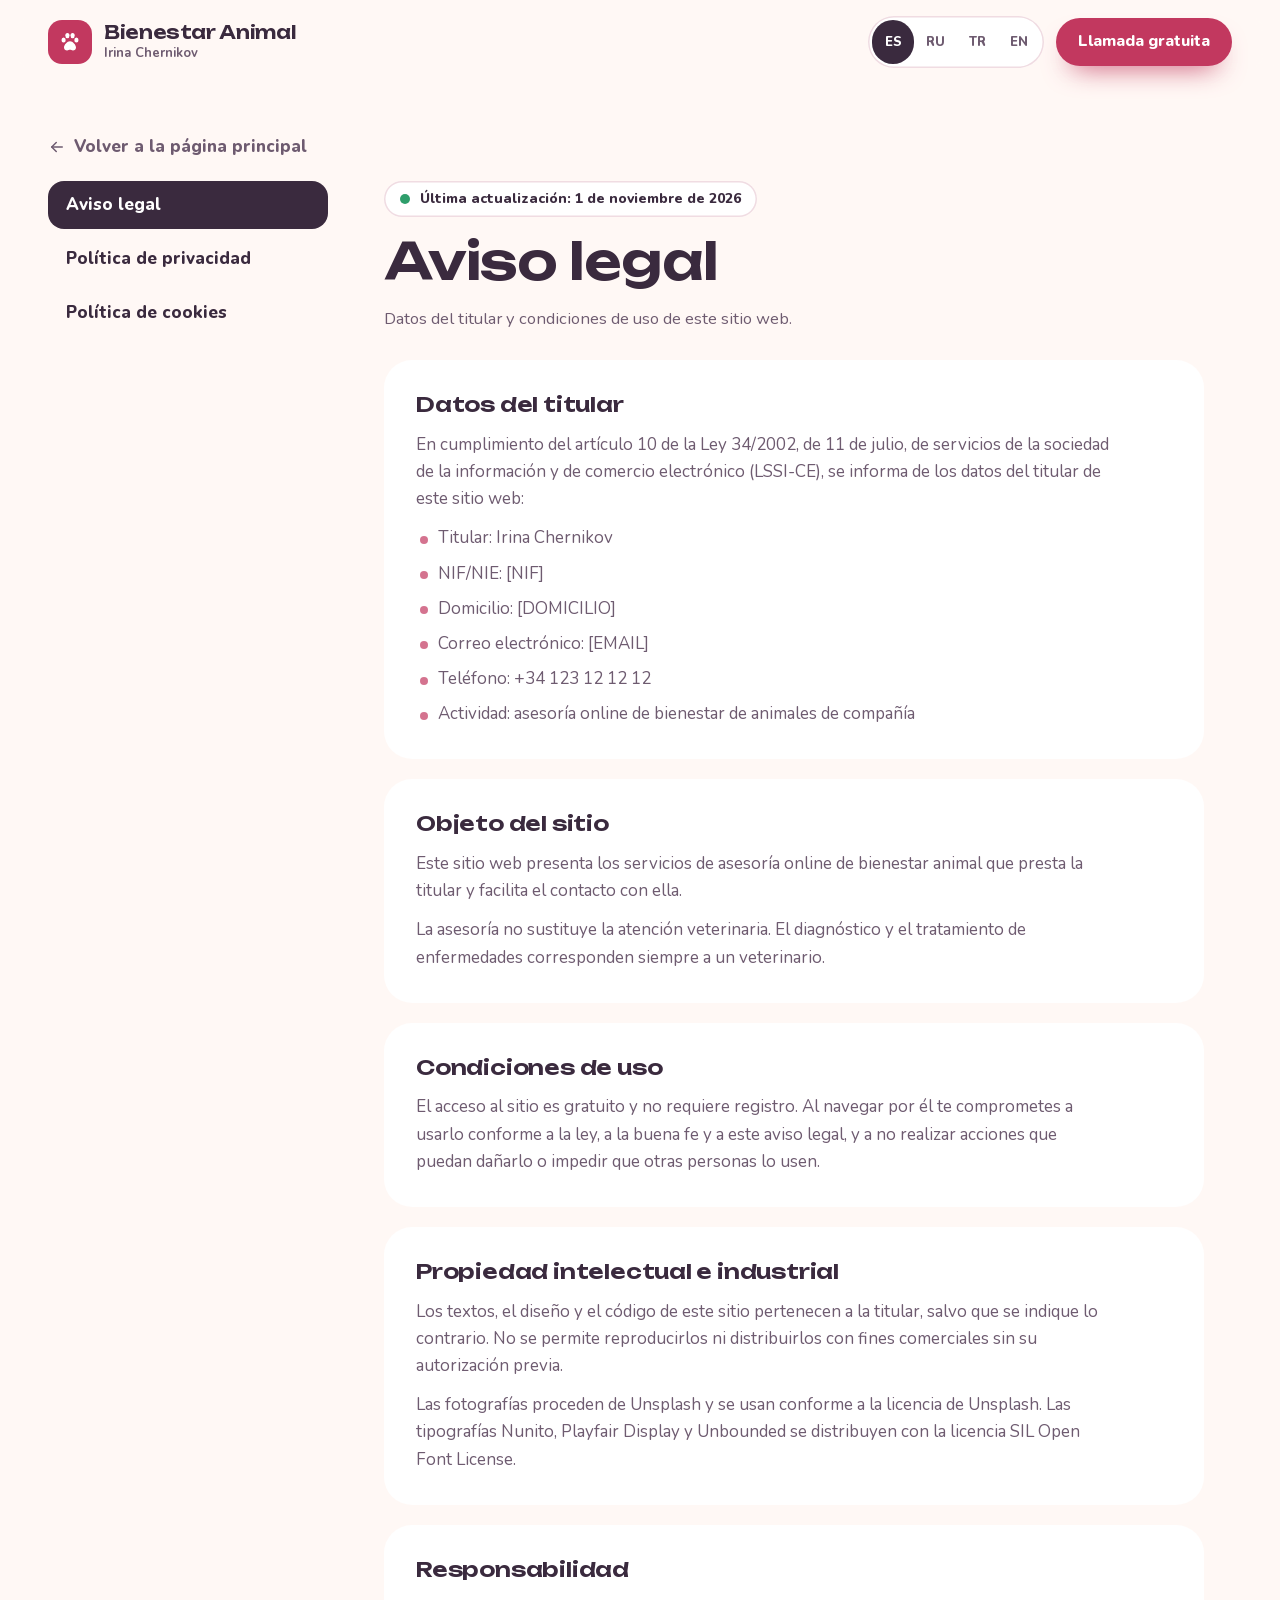
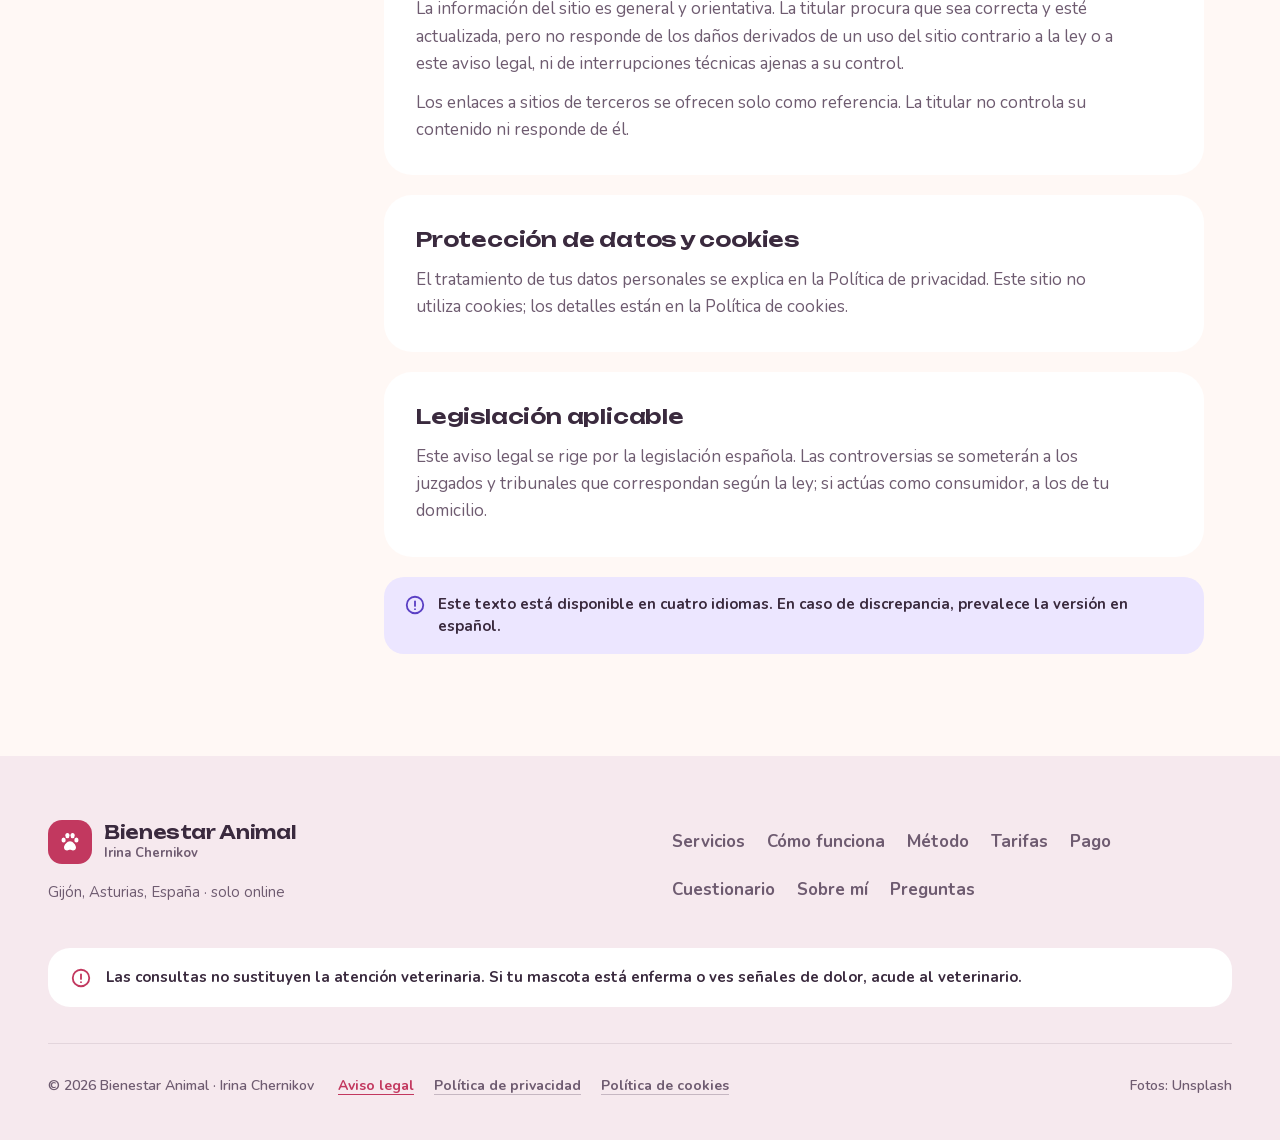
==== site/aviso-legal.html @ 6fe88101 "Add aviso legal, privacy and cookie policy pages (ES, RU, TR, EN) - Three legal pages built from src" ====
<!doctype html>
<html lang="es">
<head>
<meta charset="utf-8">
<meta name="viewport" content="width=device-width, initial-scale=1, viewport-fit=cover">
<title data-i18n="doc.metaTitle">Aviso legal · Bienestar Animal</title>
<meta name="description" content="Datos del titular y condiciones de uso de este sitio web." data-i18n-attr="content:doc.desc">
<meta name="theme-color" content="#FFF8F5">
<link rel="canonical" href="https://peludos-en-calma.github.io/aviso-legal.html">
<link rel="alternate" hreflang="es" href="https://peludos-en-calma.github.io/aviso-legal.html">
<link rel="alternate" hreflang="ru" href="https://peludos-en-calma.github.io/aviso-legal.html?lang=ru">
<link rel="alternate" hreflang="tr" href="https://peludos-en-calma.github.io/aviso-legal.html?lang=tr">
<link rel="alternate" hreflang="en" href="https://peludos-en-calma.github.io/aviso-legal.html?lang=en">
<link rel="alternate" hreflang="x-default" href="https://peludos-en-calma.github.io/aviso-legal.html">
<link rel="icon" href="img/favicon.svg" type="image/svg+xml">

<style>
@font-face {
  font-family: 'Nunito';
  font-style: normal;
  font-weight: 400;
  font-display: swap;
  src: url(fonts/Nunito-normal-cyrillic-ext.woff2) format('woff2');
  unicode-range: U+0460-052F, U+1C80-1C8A, U+20B4, U+2DE0-2DFF, U+A640-A69F, U+FE2E-FE2F;
}
@font-face {
  font-family: 'Nunito';
  font-style: normal;
  font-weight: 400;
  font-display: swap;
  src: url(fonts/Nunito-normal-cyrillic.woff2) format('woff2');
  unicode-range: U+0301, U+0400-045F, U+0490-0491, U+04B0-04B1, U+2116;
}
@font-face {
  font-family: 'Nunito';
  font-style: normal;
  font-weight: 400;
  font-display: swap;
  src: url(fonts/Nunito-normal-latin-ext.woff2) format('woff2');
  unicode-range: U+0100-02BA, U+02BD-02C5, U+02C7-02CC, U+02CE-02D7, U+02DD-02FF, U+0304, U+0308, U+0329, U+1D00-1DBF, U+1E00-1E9F, U+1EF2-1EFF, U+2020, U+20A0-20AB, U+20AD-20C4, U+2113, U+2C60-2C7F, U+A720-A7FF;
}
@font-face {
  font-family: 'Nunito';
  font-style: normal;
  font-weight: 400;
  font-display: swap;
  src: url(fonts/Nunito-normal-latin.woff2) format('woff2');
  unicode-range: U+0000-00FF, U+0131, U+0152-0153, U+02BB-02BC, U+02C6, U+02DA, U+02DC, U+0304, U+0308, U+0329, U+2000-206F, U+20AC, U+2122, U+2191, U+2193, U+2212, U+2215, U+FEFF, U+FFFD;
}
@font-face {
  font-family: 'Nunito';
  font-style: normal;
  font-weight: 600;
  font-display: swap;
  src: url(fonts/Nunito-normal-cyrillic-ext.woff2) format('woff2');
  unicode-range: U+0460-052F, U+1C80-1C8A, U+20B4, U+2DE0-2DFF, U+A640-A69F, U+FE2E-FE2F;
}
@font-face {
  font-family: 'Nunito';
  font-style: normal;
  font-weight: 600;
  font-display: swap;
  src: url(fonts/Nunito-normal-cyrillic.woff2) format('woff2');
  unicode-range: U+0301, U+0400-045F, U+0490-0491, U+04B0-04B1, U+2116;
}
@font-face {
  font-family: 'Nunito';
  font-style: normal;
  font-weight: 600;
  font-display: swap;
  src: url(fonts/Nunito-normal-latin-ext.woff2) format('woff2');
  unicode-range: U+0100-02BA, U+02BD-02C5, U+02C7-02CC, U+02CE-02D7, U+02DD-02FF, U+0304, U+0308, U+0329, U+1D00-1DBF, U+1E00-1E9F, U+1EF2-1EFF, U+2020, U+20A0-20AB, U+20AD-20C4, U+2113, U+2C60-2C7F, U+A720-A7FF;
}
@font-face {
  font-family: 'Nunito';
  font-style: normal;
  font-weight: 600;
  font-display: swap;
  src: url(fonts/Nunito-normal-latin.woff2) format('woff2');
  unicode-range: U+0000-00FF, U+0131, U+0152-0153, U+02BB-02BC, U+02C6, U+02DA, U+02DC, U+0304, U+0308, U+0329, U+2000-206F, U+20AC, U+2122, U+2191, U+2193, U+2212, U+2215, U+FEFF, U+FFFD;
}
@font-face {
  font-family: 'Nunito';
  font-style: normal;
  font-weight: 700;
  font-display: swap;
  src: url(fonts/Nunito-normal-cyrillic-ext.woff2) format('woff2');
  unicode-range: U+0460-052F, U+1C80-1C8A, U+20B4, U+2DE0-2DFF, U+A640-A69F, U+FE2E-FE2F;
}
@font-face {
  font-family: 'Nunito';
  font-style: normal;
  font-weight: 700;
  font-display: swap;
  src: url(fonts/Nunito-normal-cyrillic.woff2) format('woff2');
  unicode-range: U+0301, U+0400-045F, U+0490-0491, U+04B0-04B1, U+2116;
}
@font-face {
  font-family: 'Nunito';
  font-style: normal;
  font-weight: 700;
  font-display: swap;
  src: url(fonts/Nunito-normal-latin-ext.woff2) format('woff2');
  unicode-range: U+0100-02BA, U+02BD-02C5, U+02C7-02CC, U+02CE-02D7, U+02DD-02FF, U+0304, U+0308, U+0329, U+1D00-1DBF, U+1E00-1E9F, U+1EF2-1EFF, U+2020, U+20A0-20AB, U+20AD-20C4, U+2113, U+2C60-2C7F, U+A720-A7FF;
}
@font-face {
  font-family: 'Nunito';
  font-style: normal;
  font-weight: 700;
  font-display: swap;
  src: url(fonts/Nunito-normal-latin.woff2) format('woff2');
  unicode-range: U+0000-00FF, U+0131, U+0152-0153, U+02BB-02BC, U+02C6, U+02DA, U+02DC, U+0304, U+0308, U+0329, U+2000-206F, U+20AC, U+2122, U+2191, U+2193, U+2212, U+2215, U+FEFF, U+FFFD;
}
@font-face {
  font-family: 'Nunito';
  font-style: normal;
  font-weight: 800;
  font-display: swap;
  src: url(fonts/Nunito-normal-cyrillic-ext.woff2) format('woff2');
  unicode-range: U+0460-052F, U+1C80-1C8A, U+20B4, U+2DE0-2DFF, U+A640-A69F, U+FE2E-FE2F;
}
@font-face {
  font-family: 'Nunito';
  font-style: normal;
  font-weight: 800;
  font-display: swap;
  src: url(fonts/Nunito-normal-cyrillic.woff2) format('woff2');
  unicode-range: U+0301, U+0400-045F, U+0490-0491, U+04B0-04B1, U+2116;
}
@font-face {
  font-family: 'Nunito';
  font-style: normal;
  font-weight: 800;
  font-display: swap;
  src: url(fonts/Nunito-normal-latin-ext.woff2) format('woff2');
  unicode-range: U+0100-02BA, U+02BD-02C5, U+02C7-02CC, U+02CE-02D7, U+02DD-02FF, U+0304, U+0308, U+0329, U+1D00-1DBF, U+1E00-1E9F, U+1EF2-1EFF, U+2020, U+20A0-20AB, U+20AD-20C4, U+2113, U+2C60-2C7F, U+A720-A7FF;
}
@font-face {
  font-family: 'Nunito';
  font-style: normal;
  font-weight: 800;
  font-display: swap;
  src: url(fonts/Nunito-normal-latin.woff2) format('woff2');
  unicode-range: U+0000-00FF, U+0131, U+0152-0153, U+02BB-02BC, U+02C6, U+02DA, U+02DC, U+0304, U+0308, U+0329, U+2000-206F, U+20AC, U+2122, U+2191, U+2193, U+2212, U+2215, U+FEFF, U+FFFD;
}
@font-face {
  font-family: 'Playfair Display';
  font-style: italic;
  font-weight: 500;
  font-display: swap;
  src: url(fonts/PlayfairDisplay-italic-cyrillic.woff2) format('woff2');
  unicode-range: U+0301, U+0400-045F, U+0490-0491, U+04B0-04B1, U+2116;
}
@font-face {
  font-family: 'Playfair Display';
  font-style: italic;
  font-weight: 500;
  font-display: swap;
  src: url(fonts/PlayfairDisplay-italic-latin-ext.woff2) format('woff2');
  unicode-range: U+0100-02BA, U+02BD-02C5, U+02C7-02CC, U+02CE-02D7, U+02DD-02FF, U+0304, U+0308, U+0329, U+1D00-1DBF, U+1E00-1E9F, U+1EF2-1EFF, U+2020, U+20A0-20AB, U+20AD-20C4, U+2113, U+2C60-2C7F, U+A720-A7FF;
}
@font-face {
  font-family: 'Playfair Display';
  font-style: italic;
  font-weight: 500;
  font-display: swap;
  src: url(fonts/PlayfairDisplay-italic-latin.woff2) format('woff2');
  unicode-range: U+0000-00FF, U+0131, U+0152-0153, U+02BB-02BC, U+02C6, U+02DA, U+02DC, U+0304, U+0308, U+0329, U+2000-206F, U+20AC, U+2122, U+2191, U+2193, U+2212, U+2215, U+FEFF, U+FFFD;
}
@font-face {
  font-family: 'Playfair Display';
  font-style: italic;
  font-weight: 600;
  font-display: swap;
  src: url(fonts/PlayfairDisplay-italic-cyrillic.woff2) format('woff2');
  unicode-range: U+0301, U+0400-045F, U+0490-0491, U+04B0-04B1, U+2116;
}
@font-face {
  font-family: 'Playfair Display';
  font-style: italic;
  font-weight: 600;
  font-display: swap;
  src: url(fonts/PlayfairDisplay-italic-latin-ext.woff2) format('woff2');
  unicode-range: U+0100-02BA, U+02BD-02C5, U+02C7-02CC, U+02CE-02D7, U+02DD-02FF, U+0304, U+0308, U+0329, U+1D00-1DBF, U+1E00-1E9F, U+1EF2-1EFF, U+2020, U+20A0-20AB, U+20AD-20C4, U+2113, U+2C60-2C7F, U+A720-A7FF;
}
@font-face {
  font-family: 'Playfair Display';
  font-style: italic;
  font-weight: 600;
  font-display: swap;
  src: url(fonts/PlayfairDisplay-italic-latin.woff2) format('woff2');
  unicode-range: U+0000-00FF, U+0131, U+0152-0153, U+02BB-02BC, U+02C6, U+02DA, U+02DC, U+0304, U+0308, U+0329, U+2000-206F, U+20AC, U+2122, U+2191, U+2193, U+2212, U+2215, U+FEFF, U+FFFD;
}
@font-face {
  font-family: 'Unbounded';
  font-style: normal;
  font-weight: 400;
  font-display: swap;
  src: url(fonts/Unbounded-normal-cyrillic-ext.woff2) format('woff2');
  unicode-range: U+0460-052F, U+1C80-1C8A, U+20B4, U+2DE0-2DFF, U+A640-A69F, U+FE2E-FE2F;
}
@font-face {
  font-family: 'Unbounded';
  font-style: normal;
  font-weight: 400;
  font-display: swap;
  src: url(fonts/Unbounded-normal-cyrillic.woff2) format('woff2');
  unicode-range: U+0301, U+0400-045F, U+0490-0491, U+04B0-04B1, U+2116;
}
@font-face {
  font-family: 'Unbounded';
  font-style: normal;
  font-weight: 400;
  font-display: swap;
  src: url(fonts/Unbounded-normal-latin-ext.woff2) format('woff2');
  unicode-range: U+0100-02BA, U+02BD-02C5, U+02C7-02CC, U+02CE-02D7, U+02DD-02FF, U+0304, U+0308, U+0329, U+1D00-1DBF, U+1E00-1E9F, U+1EF2-1EFF, U+2020, U+20A0-20AB, U+20AD-20C4, U+2113, U+2C60-2C7F, U+A720-A7FF;
}
@font-face {
  font-family: 'Unbounded';
  font-style: normal;
  font-weight: 400;
  font-display: swap;
  src: url(fonts/Unbounded-normal-latin.woff2) format('woff2');
  unicode-range: U+0000-00FF, U+0131, U+0152-0153, U+02BB-02BC, U+02C6, U+02DA, U+02DC, U+0304, U+0308, U+0329, U+2000-206F, U+20AC, U+2122, U+2191, U+2193, U+2212, U+2215, U+FEFF, U+FFFD;
}
@font-face {
  font-family: 'Unbounded';
  font-style: normal;
  font-weight: 500;
  font-display: swap;
  src: url(fonts/Unbounded-normal-cyrillic-ext.woff2) format('woff2');
  unicode-range: U+0460-052F, U+1C80-1C8A, U+20B4, U+2DE0-2DFF, U+A640-A69F, U+FE2E-FE2F;
}
@font-face {
  font-family: 'Unbounded';
  font-style: normal;
  font-weight: 500;
  font-display: swap;
  src: url(fonts/Unbounded-normal-cyrillic.woff2) format('woff2');
  unicode-range: U+0301, U+0400-045F, U+0490-0491, U+04B0-04B1, U+2116;
}
@font-face {
  font-family: 'Unbounded';
  font-style: normal;
  font-weight: 500;
  font-display: swap;
  src: url(fonts/Unbounded-normal-latin-ext.woff2) format('woff2');
  unicode-range: U+0100-02BA, U+02BD-02C5, U+02C7-02CC, U+02CE-02D7, U+02DD-02FF, U+0304, U+0308, U+0329, U+1D00-1DBF, U+1E00-1E9F, U+1EF2-1EFF, U+2020, U+20A0-20AB, U+20AD-20C4, U+2113, U+2C60-2C7F, U+A720-A7FF;
}
@font-face {
  font-family: 'Unbounded';
  font-style: normal;
  font-weight: 500;
  font-display: swap;
  src: url(fonts/Unbounded-normal-latin.woff2) format('woff2');
  unicode-range: U+0000-00FF, U+0131, U+0152-0153, U+02BB-02BC, U+02C6, U+02DA, U+02DC, U+0304, U+0308, U+0329, U+2000-206F, U+20AC, U+2122, U+2191, U+2193, U+2212, U+2215, U+FEFF, U+FFFD;
}
@font-face {
  font-family: 'Unbounded';
  font-style: normal;
  font-weight: 600;
  font-display: swap;
  src: url(fonts/Unbounded-normal-cyrillic-ext.woff2) format('woff2');
  unicode-range: U+0460-052F, U+1C80-1C8A, U+20B4, U+2DE0-2DFF, U+A640-A69F, U+FE2E-FE2F;
}
@font-face {
  font-family: 'Unbounded';
  font-style: normal;
  font-weight: 600;
  font-display: swap;
  src: url(fonts/Unbounded-normal-cyrillic.woff2) format('woff2');
  unicode-range: U+0301, U+0400-045F, U+0490-0491, U+04B0-04B1, U+2116;
}
@font-face {
  font-family: 'Unbounded';
  font-style: normal;
  font-weight: 600;
  font-display: swap;
  src: url(fonts/Unbounded-normal-latin-ext.woff2) format('woff2');
  unicode-range: U+0100-02BA, U+02BD-02C5, U+02C7-02CC, U+02CE-02D7, U+02DD-02FF, U+0304, U+0308, U+0329, U+1D00-1DBF, U+1E00-1E9F, U+1EF2-1EFF, U+2020, U+20A0-20AB, U+20AD-20C4, U+2113, U+2C60-2C7F, U+A720-A7FF;
}
@font-face {
  font-family: 'Unbounded';
  font-style: normal;
  font-weight: 600;
  font-display: swap;
  src: url(fonts/Unbounded-normal-latin.woff2) format('woff2');
  unicode-range: U+0000-00FF, U+0131, U+0152-0153, U+02BB-02BC, U+02C6, U+02DA, U+02DC, U+0304, U+0308, U+0329, U+2000-206F, U+20AC, U+2122, U+2191, U+2193, U+2212, U+2215, U+FEFF, U+FFFD;
}

/* Layout: one column of rounded pastel "rooms" on a warm blush ground; white bands alternate with tinted cards, content max 1280px */
:root{
  --bg:#FFF8F5; --surface:#FFFFFF; --ink:#3A2A3E; --soft:#6E5B70; --line:#F0DCE2;
  --accent:#C2385F; --accent-ink:#A12C4E;
  --blush:#FCE1E4; --peach:#FFE8D6; --lilac:#ECE6FF; --mint:#DDF3EA; --butter:#FFF3C9; --rose-soft:#FFF4F1; --mist:#F6E9EE;
  --violet:#5A3FC4; --violet-soft:#7158D8; --forest:#1F6B4C; --mint-ink:#3F5A4E; --ok:#2E9E6B; --soon:#E0A100;
  --f-display:'Unbounded','Nunito',system-ui,-apple-system,'Segoe UI',sans-serif;
  --f-body:'Nunito',system-ui,-apple-system,'Segoe UI',Roboto,sans-serif;
  --f-accent:'Playfair Display',Georgia,'Times New Roman',serif;
  --ease:cubic-bezier(.2,.8,.2,1); --spring:cubic-bezier(.34,1.56,.64,1);
  --shadow:0 30px 60px -32px rgba(58,42,62,.42);
  color-scheme:light;
}
*,*::before,*::after{box-sizing:border-box}
html{scroll-behavior:smooth;-webkit-text-size-adjust:100%;scroll-padding-top:calc(84px + env(safe-area-inset-top,0px))}
body{margin:0;background:var(--bg);color:var(--ink);font-family:var(--f-body);font-size:17px;line-height:1.6;-webkit-font-smoothing:antialiased;overflow-x:clip}
body::before{content:"";position:fixed;inset:0 0 auto;height:env(safe-area-inset-top,0px);z-index:60;background:var(--bg)}
img{display:block;max-width:100%;height:auto}
h1,h2,h3,p,ul,dl,dd{margin:0}
h1,h2,h3{text-wrap:balance}
ul{padding:0;list-style:none}
button,input{font:inherit;color:inherit}
button{cursor:pointer}
a{color:var(--accent)}
a:hover{color:var(--accent-ink)}
:focus-visible{outline:3px solid var(--accent);outline-offset:3px}
[hidden]{display:none!important}
.sr-only{position:absolute;width:1px;height:1px;padding:0;margin:-1px;overflow:hidden;clip:rect(0,0,0,0);white-space:nowrap;border:0}
.ic{width:1em;height:1em;fill:none;stroke:currentColor;stroke-width:2;stroke-linecap:round;stroke-linejoin:round;flex:none}
.icf{width:1em;height:1em;fill:currentColor;flex:none}

.wrap{width:100%;max-width:1280px;margin-inline:auto;padding-left:max(clamp(16px,4vw,48px),env(safe-area-inset-left,0px));padding-right:max(clamp(16px,4vw,48px),env(safe-area-inset-right,0px))}
.disp{font-family:var(--f-display);font-weight:600;letter-spacing:-.02em}
.mark{font-family:var(--f-accent);font-style:italic;font-weight:600;letter-spacing:0;color:var(--accent)}
.h2{font-family:var(--f-display);font-weight:600;letter-spacing:-.02em;font-size:clamp(30px,3.4vw,46px);line-height:1.12}
.lead{font-size:clamp(16px,1.3vw,18px);line-height:1.6;color:var(--soft);max-width:62ch}
.kicker{display:inline-flex;align-items:center;gap:8px;font-weight:800;font-size:14px;letter-spacing:.08em;text-transform:uppercase}
.kicker .icf{color:var(--accent);font-size:18px}
.sec-head{display:flex;flex-wrap:wrap;align-items:flex-end;justify-content:space-between;gap:24px}
.sec-head>div{display:flex;flex-direction:column;gap:16px;max-width:700px;min-width:0}
.band{background:var(--surface)}
.sec{padding-block:clamp(64px,8vw,104px)}
.stack{display:flex;flex-direction:column;gap:40px}

.skip{position:absolute;left:12px;top:-80px;z-index:100;background:var(--ink);color:#fff;padding:10px 16px;border-radius:12px;font-weight:800;text-decoration:none}
.skip:focus{top:calc(12px + env(safe-area-inset-top,0px));color:#fff}
.progress{position:fixed;left:0;right:0;top:env(safe-area-inset-top,0px);height:3px;z-index:70;pointer-events:none}
.progress span{display:block;height:100%;background:var(--accent);transform-origin:left;transform:scaleX(0)}

/* buttons & controls */
.btn{display:inline-flex;align-items:center;justify-content:center;gap:10px;min-height:52px;padding:0 26px;border-radius:999px;border:0;font-weight:800;font-size:16px;line-height:1.1;text-decoration:none;text-align:center;transition:transform .3s var(--spring),box-shadow .3s,background-color .3s,color .3s}
.btn:hover{transform:translateY(-3px)}
.btn:active{transform:translateY(0) scale(.97)}
.btn .ic{font-size:20px;transition:transform .3s var(--ease)}
.btn:hover .ic.arr,.more:hover .ic.arr{transform:translateX(5px)}
.btn-accent{background:var(--accent);color:#fff;box-shadow:0 14px 28px -14px var(--accent)}
.btn-accent:hover{background:var(--accent-ink);color:#fff;box-shadow:0 20px 34px -14px var(--accent)}
.btn-soft{background:var(--surface);color:var(--ink);box-shadow:inset 0 0 0 2px var(--line)}
.btn-soft:hover{color:var(--ink);box-shadow:inset 0 0 0 2px var(--accent)}
.btn-ink{background:var(--ink);color:#fff}
.btn-ink:hover{background:#251A28;color:#fff}
.btn[aria-disabled="true"]{opacity:.55;cursor:default;transform:none;box-shadow:none}
.more{display:inline-flex;align-items:center;gap:8px;min-height:44px;font-weight:800;color:var(--ink);text-decoration:none}
.more:hover{color:var(--accent)}
.icon-btn{position:relative;width:48px;height:48px;border-radius:50%;border:0;background:var(--surface);color:var(--ink);display:grid;place-items:center;box-shadow:inset 0 0 0 1.5px var(--line);transition:transform .3s var(--spring),color .3s;flex:none}
.icon-btn:hover{transform:scale(1.08);color:var(--accent)}
.icon-btn .ic{font-size:22px}
.seg{display:inline-flex;padding:4px;border-radius:999px;background:var(--surface);box-shadow:inset 0 0 0 1.5px var(--line)}
.seg button{display:grid;place-items:center;min-width:42px;min-height:44px;padding:0;border:0;border-radius:999px;background:transparent;font-weight:800;font-size:13px;color:var(--soft);transition:background-color .25s,color .25s}
.seg button:hover{color:var(--ink);background:var(--blush)}
.seg button.on{background:var(--ink);color:#fff;animation:pop .4s var(--spring)}
.chip{display:inline-flex;align-items:center;min-height:44px;padding:0 18px;border-radius:999px;border:0;background:var(--surface);color:var(--ink);font-weight:700;font-size:15px;box-shadow:inset 0 0 0 1.5px #EBD8DE;transition:background-color .25s,color .25s,transform .3s var(--spring),box-shadow .25s}
.chip:hover{transform:translateY(-2px);box-shadow:inset 0 0 0 1.5px var(--accent)}
.chip.on{background:var(--ink);color:#fff;box-shadow:none}
.price{display:inline-flex;align-items:center;min-height:36px;padding:0 14px;border-radius:999px;background:var(--surface);font-family:var(--f-display);font-weight:600;font-size:15px;letter-spacing:-.01em;white-space:nowrap;font-variant-numeric:tabular-nums}
.meta{display:inline-flex;align-items:center;gap:8px;font-size:14px;font-weight:800;color:var(--soft)}
.meta .ic{font-size:18px}
.pulse-dot{display:inline-block;width:10px;height:10px;border-radius:50%;background:var(--ok);flex:none;animation:pulse 1.8s ease-out infinite}
.pulse-dot.soon{background:var(--soon);animation-name:pulse-soon}
.badge{align-self:flex-start;display:inline-flex;align-items:center;gap:10px;padding:9px 16px;border-radius:999px;background:var(--surface);box-shadow:inset 0 0 0 1.5px var(--line);font-weight:800;font-size:14px;line-height:1.3}

/* header */
.hdr{position:sticky;top:env(safe-area-inset-top,0px);z-index:50;background:rgba(255,248,245,.86);-webkit-backdrop-filter:blur(14px);backdrop-filter:blur(14px);border-bottom:1px solid transparent;transition:border-color .3s,box-shadow .3s}
.hdr.scrolled{border-color:rgba(58,42,62,.07);box-shadow:0 10px 30px -24px rgba(58,42,62,.4)}
.hdr-in{display:flex;align-items:center;gap:20px;min-height:84px;transition:min-height .35s var(--ease)}
.hdr.scrolled .hdr-in{min-height:68px}
.logo{display:flex;align-items:center;gap:12px;text-decoration:none;color:var(--ink);flex:none}
.logo:hover{color:var(--ink)}
.logo:hover .logo-mark{animation:wiggle .6s ease}
.logo-mark{width:44px;height:44px;border-radius:14px;background:var(--accent);color:#fff;display:grid;place-items:center;font-size:24px}
.logo-txt{display:flex;flex-direction:column;gap:3px;line-height:1.1}
.logo-txt b{font-family:var(--f-display);font-weight:600;font-size:18px;letter-spacing:-.02em}
.logo-txt small{font-size:13px;font-weight:700;color:var(--soft)}
.nav{display:flex;gap:22px;margin-left:16px}
.nav a{position:relative;padding:12px 2px;color:var(--ink);text-decoration:none;font-weight:700;font-size:15px;white-space:nowrap}
.nav a::after{content:"";position:absolute;left:0;right:0;bottom:6px;height:3px;border-radius:3px;background:var(--accent);transform:scaleX(0);transform-origin:left;transition:transform .35s var(--ease)}
.nav a:hover::after,.nav a.active::after{transform:scaleX(1)}
.hdr-actions{margin-left:auto;display:flex;align-items:center;gap:12px}
.burger{display:none}
@media (max-width:1240px){.nav{display:none}.burger{display:grid}}
@media (max-width:640px){.hdr .seg,.hdr-cta{display:none}.logo-txt b{font-size:16px}}

/* drawer */
.drawer{position:fixed;inset:0;z-index:80;background:rgba(58,42,62,.32);-webkit-backdrop-filter:blur(4px);backdrop-filter:blur(4px);opacity:0;transition:opacity .3s}
.drawer.open{opacity:1}
.drawer-panel{position:absolute;top:0;right:0;bottom:0;width:min(420px,100%);background:var(--bg);padding:calc(16px + env(safe-area-inset-top,0px)) max(20px,env(safe-area-inset-right,0px)) calc(24px + env(safe-area-inset-bottom,0px)) 24px;display:flex;flex-direction:column;gap:22px;overflow-y:auto;transform:translateX(100%);transition:transform .45s var(--ease)}
.drawer.open .drawer-panel{transform:none}
.drawer-top{display:flex;align-items:center;justify-content:space-between}
.drawer-nav{display:flex;flex-direction:column}
.drawer-nav a{display:block;padding:14px 0;border-bottom:1px solid var(--line);font-family:var(--f-display);font-weight:500;font-size:21px;letter-spacing:-.01em;color:var(--ink);text-decoration:none}
.drawer-nav a:hover{color:var(--accent)}

/* footer */
.ftr{background:var(--mist);padding-block:64px calc(32px + env(safe-area-inset-bottom,0px))}
.ftr-top{display:flex;flex-wrap:wrap;gap:32px;justify-content:space-between;align-items:flex-start}
.ftr-brand{flex:1 1 320px;max-width:460px;display:flex;flex-direction:column;gap:16px}
.ftr-brand p{font-size:15px;color:var(--soft)}
.ftr-nav{display:flex;flex-wrap:wrap;gap:4px 22px;max-width:560px}
.ftr-nav a{display:inline-flex;align-items:center;min-height:44px;font-weight:700;color:var(--soft);text-decoration:none}
.ftr-nav a:hover{color:var(--accent)}
.disclaimer{display:flex;gap:14px;align-items:flex-start;padding:18px 22px;border-radius:22px;background:var(--surface);font-size:15px;line-height:1.55;font-weight:700}
.disclaimer .ic{font-size:22px;color:var(--accent);margin-top:1px}
.ftr-bottom{display:flex;flex-wrap:wrap;justify-content:space-between;align-items:center;gap:4px 24px;padding-top:20px;border-top:1px solid rgba(58,42,62,.1);font-size:14px;font-weight:600;color:var(--soft)}
.ftr-legal{display:flex;flex-wrap:wrap;gap:0 20px;flex:1 1 360px}
.ftr-legal a{display:inline-flex;align-items:center;min-height:44px;color:var(--soft);font-weight:700;text-decoration:underline;text-decoration-color:rgba(110,91,112,.35);text-underline-offset:4px}
.ftr-legal a:hover,.ftr-legal a[aria-current="page"]{color:var(--accent);text-decoration-color:currentColor}

/* motion */
@keyframes floaty{0%,100%{transform:translateY(0)}50%{transform:translateY(-14px)}}
@keyframes blob{0%,100%{border-radius:42% 58% 63% 37%/41% 44% 56% 59%}33%{border-radius:63% 37% 38% 62%/55% 38% 62% 45%}66%{border-radius:38% 62% 52% 48%/62% 55% 45% 38%}}
@keyframes spin{to{transform:rotate(360deg)}}
@keyframes marquee{to{transform:translateX(-50%)}}
@keyframes rise{from{opacity:0;transform:translateY(36px)}to{opacity:1;transform:none}}
@keyframes wordIn{from{opacity:0;transform:translateY(.6em) rotate(4deg)}to{opacity:1;transform:none}}
@keyframes popIn{from{opacity:0;transform:scale(.6)}to{opacity:1;transform:none}}
@keyframes pulse{0%{box-shadow:0 0 0 0 rgba(46,158,107,.55)}100%{box-shadow:0 0 0 12px rgba(46,158,107,0)}}
@keyframes pulse-soon{0%{box-shadow:0 0 0 0 rgba(224,161,0,.5)}100%{box-shadow:0 0 0 12px rgba(224,161,0,0)}}
@keyframes ring{0%{box-shadow:0 0 0 0 rgba(194,56,95,.45)}100%{box-shadow:0 0 0 14px rgba(194,56,95,0)}}
@keyframes draw{from{stroke-dashoffset:420}to{stroke-dashoffset:0}}
@keyframes paw{0%,100%{opacity:.18;transform:scale(.8)}18%,42%{opacity:1;transform:scale(1)}}
@keyframes wiggle{0%,100%{transform:rotate(0)}25%{transform:rotate(-10deg)}75%{transform:rotate(10deg)}}
@keyframes pop{0%{transform:scale(1)}40%{transform:scale(1.18)}100%{transform:scale(1)}}
@keyframes fitpop{0%{transform:scale(.97);opacity:.6}100%{transform:none;opacity:1}}
@keyframes heartfly{0%{opacity:0;transform:translateY(0) scale(.5) rotate(-10deg)}20%{opacity:1}100%{opacity:0;transform:translateY(-140px) scale(1.15) rotate(12deg)}}
@keyframes grow{from{transform:scaleX(0)}}
@keyframes panelIn{from{opacity:0;transform:translateY(12px)}to{opacity:1;transform:none}}

body.is-switching main,body.is-switching .nav,body.is-switching .hdr-cta{opacity:0;transition:opacity .18s}
main,.nav,.hdr-cta{transition:opacity .25s}

@media (prefers-reduced-motion:reduce){
  *,*::before,*::after{animation:none!important;transition:none!important}
  html{scroll-behavior:auto}
}

.legal{padding-block:clamp(20px,4vw,40px) clamp(64px,8vw,104px)}
.back{display:inline-flex;align-items:center;gap:8px;min-height:44px;margin-bottom:12px;font-weight:800;color:var(--soft);text-decoration:none}
.back:hover{color:var(--accent)}
.back .ic{font-size:18px;transform:scaleX(-1);transition:transform .3s var(--ease)}
.back:hover .ic{transform:scaleX(-1) translateX(4px)}
.legal-grid{display:flex;flex-wrap:wrap;gap:32px 56px;align-items:flex-start}
.legal-nav{flex:1 1 220px;max-width:280px;position:sticky;top:calc(100px + env(safe-area-inset-top,0px));display:flex;flex-direction:column;gap:6px}
.legal-nav a{display:flex;align-items:center;min-height:48px;padding:0 18px;border-radius:16px;font-weight:800;color:var(--ink);text-decoration:none;transition:background-color .25s,color .25s,transform .3s var(--spring)}
.legal-nav a:hover{background:var(--surface);color:var(--ink);transform:translateX(4px)}
.legal-nav a[aria-current="page"]{background:var(--ink);color:#fff;transform:none}
.legal-body{flex:3 1 560px;min-width:0;max-width:820px;display:flex;flex-direction:column;gap:20px}
.legal-head{display:flex;flex-direction:column;gap:16px;margin-bottom:8px}
.legal-head h1{font-family:var(--f-display);font-weight:600;letter-spacing:-.02em;font-size:clamp(32px,4vw,52px);line-height:1.1}
.legal-sec{background:var(--surface);border-radius:28px;padding:clamp(22px,3vw,32px);display:flex;flex-direction:column;gap:12px}
.legal-sec h2{font-family:var(--f-display);font-weight:600;letter-spacing:-.01em;font-size:clamp(18px,1.6vw,21px);line-height:1.3}
.legal-sec p,.legal-sec li{color:var(--soft);max-width:70ch}
.legal-sec ul{display:flex;flex-direction:column;gap:8px}
.legal-sec li{position:relative;padding-left:22px}
.legal-sec li::before{content:"";position:absolute;left:4px;top:.68em;width:8px;height:8px;border-radius:50%;background:var(--accent);opacity:.7}
.prevails{display:flex;gap:12px;align-items:flex-start;padding:16px 20px;border-radius:20px;background:var(--lilac);font-size:15px;font-weight:700;line-height:1.5}
.prevails .ic{font-size:22px;color:var(--violet);margin-top:1px}
@media (max-width:860px){
  .legal-nav{position:static;max-width:none;flex-basis:100%;flex-direction:row;flex-wrap:wrap}
  .legal-nav a{background:var(--surface);box-shadow:inset 0 0 0 1.5px var(--line)}
}
@media (max-width:640px){.legal-page .hdr .seg{display:inline-flex}}
@media (max-width:440px){.legal-page .logo-txt{display:none}}
.js.intro .legal-nav{animation:rise .8s var(--ease) .05s backwards}
.js.intro .legal-head{animation:rise .8s var(--ease) .12s backwards}
.js.intro .legal-sec{animation:rise .8s var(--ease) calc(.2s + var(--i,0)*70ms) backwards}
</style>
</head>
<body class="legal-page">
<svg width="0" height="0" style="position:absolute" aria-hidden="true">
  <symbol id="i-paw" viewBox="0 0 24 24"><ellipse cx="5.6" cy="10" rx="2.1" ry="2.6"></ellipse><ellipse cx="9.4" cy="5.6" rx="2.1" ry="2.7"></ellipse><ellipse cx="14.6" cy="5.6" rx="2.1" ry="2.7"></ellipse><ellipse cx="18.4" cy="10" rx="2.1" ry="2.6"></ellipse><path d="M12 11.2c-2.7 0-6 3.6-6 6.3 0 1.9 1.4 2.9 3.1 2.9 1.2 0 1.9-.6 2.9-.6s1.7.6 2.9.6c1.7 0 3.1-1 3.1-2.9 0-2.7-3.3-6.3-6-6.3z"></path></symbol>
  <symbol id="i-arrow" viewBox="0 0 24 24"><path d="M5 12h14"></path><path d="M13 6l6 6-6 6"></path></symbol>
  <symbol id="i-info" viewBox="0 0 24 24"><circle cx="12" cy="12" r="9"></circle><path d="M12 8v5"></path><path d="M12 16.5h.01"></path></symbol>
</svg>

<a class="skip" href="#main" data-i18n="skip">Ir al contenido</a>
<div class="progress" aria-hidden="true"><span id="progress"></span></div>

<header class="hdr" id="hdr">
  <div class="wrap hdr-in">
    <a class="logo" href="index.html" data-page aria-label="Bienestar Animal — inicio" data-i18n-attr="aria-label:home">
      <span class="logo-mark"><svg class="icf"><use href="#i-paw"></use></svg></span>
      <span class="logo-txt"><b>Bienestar Animal</b><small>Irina Chernikov</small></span>
    </a>
    <div class="hdr-actions">
      <div class="seg" role="group" aria-label="Idioma" data-i18n-attr="aria-label:langLabel">
        <button type="button" data-lang="es" lang="es" title="Español" aria-pressed="true" class="on">ES</button>
        <button type="button" data-lang="ru" lang="ru" title="Русский" aria-pressed="false">RU</button>
        <button type="button" data-lang="tr" lang="tr" title="Türkçe" aria-pressed="false">TR</button>
        <button type="button" data-lang="en" lang="en" title="English" aria-pressed="false">EN</button>
      </div>
      <a class="btn btn-accent hdr-cta" href="index.html#booking" data-page style="min-height:48px;padding:0 22px" data-i18n="cta">Llamada gratuita</a>
    </div>
  </div>
</header>

<main id="main" class="legal wrap">
  <a class="back" href="index.html" data-page><svg class="ic"><use href="#i-arrow"></use></svg><span data-i18n="back">Volver a la página principal</span></a>
  <div class="legal-grid">
    <nav class="legal-nav" aria-label="Textos legales" data-i18n-attr="aria-label:lgNav">
      <a href="aviso-legal.html" data-page data-doc="aviso" aria-current="page" data-i18n="lgAviso">Aviso legal</a>
      <a href="privacidad.html" data-page data-doc="privacy" data-i18n="lgPrivacy">Política de privacidad</a>
      <a href="cookies.html" data-page data-doc="cookies" data-i18n="lgCookies">Política de cookies</a>
    </nav>
    <article class="legal-body">
      <header class="legal-head">
        <span class="badge"><span class="pulse-dot"></span><span data-i18n="updated">Última actualización: 1 de noviembre de 2026</span></span>
        <h1 data-i18n="doc.title">Aviso legal</h1>
        <p class="lead" data-i18n="doc.desc">Datos del titular y condiciones de uso de este sitio web.</p>
      </header>
      <section class="legal-sec" style="--i:0">
        <h2 data-i18n="doc.blocks.0.h">Datos del titular</h2>
        <p data-i18n="doc.blocks.0.p.0">En cumplimiento del artículo 10 de la Ley 34/2002, de 11 de julio, de servicios de la sociedad de la información y de comercio electrónico (LSSI-CE), se informa de los datos del titular de este sitio web:</p>
        <ul>
          <li data-i18n="doc.blocks.0.li.0">Titular: Irina Chernikov</li>
          <li data-i18n="doc.blocks.0.li.1">NIF/NIE: [NIF]</li>
          <li data-i18n="doc.blocks.0.li.2">Domicilio: [DOMICILIO]</li>
          <li data-i18n="doc.blocks.0.li.3">Correo electrónico: [EMAIL]</li>
          <li data-i18n="doc.blocks.0.li.4">Teléfono: +34 123 12 12 12</li>
          <li data-i18n="doc.blocks.0.li.5">Actividad: asesoría online de bienestar de animales de compañía</li>
        </ul>
      </section>
      <section class="legal-sec" style="--i:1">
        <h2 data-i18n="doc.blocks.1.h">Objeto del sitio</h2>
        <p data-i18n="doc.blocks.1.p.0">Este sitio web presenta los servicios de asesoría online de bienestar animal que presta la titular y facilita el contacto con ella.</p>
        <p data-i18n="doc.blocks.1.p.1">La asesoría no sustituye la atención veterinaria. El diagnóstico y el tratamiento de enfermedades corresponden siempre a un veterinario.</p>
      </section>
      <section class="legal-sec" style="--i:2">
        <h2 data-i18n="doc.blocks.2.h">Condiciones de uso</h2>
        <p data-i18n="doc.blocks.2.p.0">El acceso al sitio es gratuito y no requiere registro. Al navegar por él te comprometes a usarlo conforme a la ley, a la buena fe y a este aviso legal, y a no realizar acciones que puedan dañarlo o impedir que otras personas lo usen.</p>
      </section>
      <section class="legal-sec" style="--i:3">
        <h2 data-i18n="doc.blocks.3.h">Propiedad intelectual e industrial</h2>
        <p data-i18n="doc.blocks.3.p.0">Los textos, el diseño y el código de este sitio pertenecen a la titular, salvo que se indique lo contrario. No se permite reproducirlos ni distribuirlos con fines comerciales sin su autorización previa.</p>
        <p data-i18n="doc.blocks.3.p.1">Las fotografías proceden de Unsplash y se usan conforme a la licencia de Unsplash. Las tipografías Nunito, Playfair Display y Unbounded se distribuyen con la licencia SIL Open Font License.</p>
      </section>
      <section class="legal-sec" style="--i:4">
        <h2 data-i18n="doc.blocks.4.h">Responsabilidad</h2>
        <p data-i18n="doc.blocks.4.p.0">La información del sitio es general y orientativa. La titular procura que sea correcta y esté actualizada, pero no responde de los daños derivados de un uso del sitio contrario a la ley o a este aviso legal, ni de interrupciones técnicas ajenas a su control.</p>
        <p data-i18n="doc.blocks.4.p.1">Los enlaces a sitios de terceros se ofrecen solo como referencia. La titular no controla su contenido ni responde de él.</p>
      </section>
      <section class="legal-sec" style="--i:5">
        <h2 data-i18n="doc.blocks.5.h">Protección de datos y cookies</h2>
        <p data-i18n="doc.blocks.5.p.0">El tratamiento de tus datos personales se explica en la Política de privacidad. Este sitio no utiliza cookies; los detalles están en la Política de cookies.</p>
      </section>
      <section class="legal-sec" style="--i:6">
        <h2 data-i18n="doc.blocks.6.h">Legislación aplicable</h2>
        <p data-i18n="doc.blocks.6.p.0">Este aviso legal se rige por la legislación española. Las controversias se someterán a los juzgados y tribunales que correspondan según la ley; si actúas como consumidor, a los de tu domicilio.</p>
      </section>
      <p class="prevails"><svg class="ic"><use href="#i-info"></use></svg><span data-i18n="prevails">Este texto está disponible en cuatro idiomas. En caso de discrepancia, prevalece la versión en español.</span></p>
    </article>
  </div>
</main>

<footer class="ftr">
  <div class="wrap stack" style="gap:36px">
    <div class="ftr-top">
      <div class="ftr-brand">
        <a class="logo" href="index.html" data-page aria-label="Bienestar Animal — inicio" data-i18n-attr="aria-label:home"><span class="logo-mark"><svg class="icf"><use href="#i-paw"></use></svg></span><span class="logo-txt"><b>Bienestar Animal</b><small>Irina Chernikov</small></span></a>
        <p data-i18n="where">Gijón, Asturias, España · solo online</p>
      </div>
      <nav class="ftr-nav" aria-label="Secciones" data-i18n-attr="aria-label:sections">
        <a href="index.html#services" data-page data-i18n="nav.services">Servicios</a>
        <a href="index.html#how" data-page data-i18n="nav.how">Cómo funciona</a>
        <a href="index.html#approach" data-page data-i18n="nav.approach">Método</a>
        <a href="index.html#prices" data-page data-i18n="nav.prices">Tarifas</a>
        <a href="index.html#payment" data-page data-i18n="nav.payment">Pago</a>
        <a href="index.html#quiz" data-page data-i18n="nav.quiz">Cuestionario</a>
        <a href="index.html#about" data-page data-i18n="nav.about">Sobre mí</a>
        <a href="index.html#faq" data-page data-i18n="nav.faq">Preguntas</a>
      </nav>
    </div>
    <p class="disclaimer"><svg class="ic"><use href="#i-info"></use></svg><span data-i18n="disclaimer">Las consultas no sustituyen la atención veterinaria. Si tu mascota está enferma o ves señales de dolor, acude al veterinario.</span></p>
    <div class="ftr-bottom">
      <span>© 2026 Bienestar Animal · Irina Chernikov</span>
      <nav class="ftr-legal" aria-label="Textos legales" data-i18n-attr="aria-label:lgNav"><a href="aviso-legal.html" data-page data-doc="aviso" aria-current="page" data-i18n="lgAviso">Aviso legal</a><a href="privacidad.html" data-page data-doc="privacy" data-i18n="lgPrivacy">Política de privacidad</a><a href="cookies.html" data-page data-doc="cookies" data-i18n="lgCookies">Política de cookies</a></nav>
      <span data-i18n="photos">Fotos: Unsplash</span>
    </div>
  </div>
</footer>

<script id="i18n-data" type="application/json">{"es":{"home":"Bienestar Animal — inicio","langLabel":"Idioma","cta":"Llamada gratuita","skip":"Ir al contenido","where":"Gijón, Asturias, España · solo online","disclaimer":"Las consultas no sustituyen la atención veterinaria. Si tu mascota está enferma o ves señales de dolor, acude al veterinario.","photos":"Fotos: Unsplash","sections":"Secciones","nav":{"services":"Servicios","how":"Cómo funciona","prices":"Tarifas","payment":"Pago","quiz":"Cuestionario","about":"Sobre mí","approach":"Método","faq":"Preguntas"},"lgNav":"Textos legales","lgAviso":"Aviso legal","lgPrivacy":"Política de privacidad","lgCookies":"Política de cookies","updated":"Última actualización: 1 de noviembre de 2026","back":"Volver a la página principal","prevails":"Este texto está disponible en cuatro idiomas. En caso de discrepancia, prevalece la versión en español.","doc":{"title":"Aviso legal","desc":"Datos del titular y condiciones de uso de este sitio web.","blocks":[{"h":"Datos del titular","p":["En cumplimiento del artículo 10 de la Ley 34/2002, de 11 de julio, de servicios de la sociedad de la información y de comercio electrónico (LSSI-CE), se informa de los datos del titular de este sitio web:"],"li":["Titular: Irina Chernikov","NIF/NIE: [NIF]","Domicilio: [DOMICILIO]","Correo electrónico: [EMAIL]","Teléfono: +34 123 12 12 12","Actividad: asesoría online de bienestar de animales de compañía"]},{"h":"Objeto del sitio","p":["Este sitio web presenta los servicios de asesoría online de bienestar animal que presta la titular y facilita el contacto con ella.","La asesoría no sustituye la atención veterinaria. El diagnóstico y el tratamiento de enfermedades corresponden siempre a un veterinario."]},{"h":"Condiciones de uso","p":["El acceso al sitio es gratuito y no requiere registro. Al navegar por él te comprometes a usarlo conforme a la ley, a la buena fe y a este aviso legal, y a no realizar acciones que puedan dañarlo o impedir que otras personas lo usen."]},{"h":"Propiedad intelectual e industrial","p":["Los textos, el diseño y el código de este sitio pertenecen a la titular, salvo que se indique lo contrario. No se permite reproducirlos ni distribuirlos con fines comerciales sin su autorización previa.","Las fotografías proceden de Unsplash y se usan conforme a la licencia de Unsplash. Las tipografías Nunito, Playfair Display y Unbounded se distribuyen con la licencia SIL Open Font License."]},{"h":"Responsabilidad","p":["La información del sitio es general y orientativa. La titular procura que sea correcta y esté actualizada, pero no responde de los daños derivados de un uso del sitio contrario a la ley o a este aviso legal, ni de interrupciones técnicas ajenas a su control.","Los enlaces a sitios de terceros se ofrecen solo como referencia. La titular no controla su contenido ni responde de él."]},{"h":"Protección de datos y cookies","p":["El tratamiento de tus datos personales se explica en la Política de privacidad. Este sitio no utiliza cookies; los detalles están en la Política de cookies."]},{"h":"Legislación aplicable","p":["Este aviso legal se rige por la legislación española. Las controversias se someterán a los juzgados y tribunales que correspondan según la ley; si actúas como consumidor, a los de tu domicilio."]}],"metaTitle":"Aviso legal · Bienestar Animal"}},"ru":{"home":"Bienestar Animal — на главную","langLabel":"Язык","cta":"Бесплатный звонок","skip":"Перейти к содержанию","where":"Gijón, Астурия, Испания · только онлайн","disclaimer":"Консультации не заменяют ветеринарную помощь. Если питомец болен или вы видите признаки боли, обратитесь к ветеринару.","photos":"Фотографии: Unsplash","sections":"Разделы","nav":{"services":"Услуги","how":"Как проходит","prices":"Цены","payment":"Оплата","quiz":"Опросник","about":"Обо мне","approach":"Подход","faq":"Вопросы"},"lgNav":"Правовые документы","lgAviso":"Правовая информация","lgPrivacy":"Политика конфиденциальности","lgCookies":"Политика cookies","updated":"Обновлено: 1 ноября 2026 г.","back":"Вернуться на главную","prevails":"Текст доступен на четырёх языках. При расхождениях действует версия на испанском.","doc":{"title":"Правовая информация","desc":"Сведения о владельце сайта и условия его использования.","blocks":[{"h":"Сведения о владельце сайта","p":["В соответствии со статьёй 10 Закона Испании 34/2002 от 11 июля об услугах информационного общества и электронной торговле (LSSI-CE) сообщаем сведения о владельце сайта:"],"li":["Владелец: Irina Chernikov","NIF/NIE: [NIF]","Адрес: [DOMICILIO]","Электронная почта: [EMAIL]","Телефон: +34 123 12 12 12","Деятельность: онлайн-консультации по благополучию домашних животных"]},{"h":"Назначение сайта","p":["Сайт рассказывает об онлайн-консультациях по благополучию животных, которые проводит владелица, и помогает с ней связаться.","Консультации не заменяют ветеринарную помощь. Диагностику и лечение заболеваний всегда проводит ветеринар."]},{"h":"Условия использования","p":["Доступ к сайту бесплатный и не требует регистрации. Пользуясь сайтом, вы обязуетесь соблюдать закон, принцип добросовестности и это уведомление и не совершать действий, которые могут повредить сайту или помешать другим им пользоваться."]},{"h":"Интеллектуальная собственность","p":["Тексты, дизайн и код сайта принадлежат владелице, если не указано иное. Их нельзя воспроизводить и распространять в коммерческих целях без её предварительного разрешения.","Фотографии взяты с Unsplash и используются по лицензии Unsplash. Шрифты Nunito, Playfair Display и Unbounded распространяются по лицензии SIL Open Font License."]},{"h":"Ответственность","p":["Информация на сайте носит общий и ознакомительный характер. Владелица старается, чтобы она была точной и актуальной, но не отвечает за ущерб от использования сайта в нарушение закона или этого уведомления, а также за технические сбои вне её контроля.","Ссылки на сторонние сайты приводятся только для справки. Владелица не контролирует их содержание и не несёт за него ответственности."]},{"h":"Персональные данные и cookies","p":["Как обрабатываются ваши персональные данные, описано в политике конфиденциальности. Сайт не использует cookies, подробности — в политике cookies."]},{"h":"Применимое право","p":["Это уведомление регулируется законодательством Испании. Споры рассматриваются судами, определёнными законом; если вы выступаете как потребитель — судами по месту вашего жительства."]}],"metaTitle":"Правовая информация · Bienestar Animal"}},"tr":{"home":"Bienestar Animal — ana sayfa","langLabel":"Dil","cta":"Ücretsiz görüşme","skip":"İçeriğe geç","where":"Gijón, Asturias, İspanya · yalnızca online","disclaimer":"Danışmanlık veteriner hizmetinin yerini tutmaz. Evcil hayvanınız hastaysa veya ağrı belirtileri görüyorsanız veterinere başvurun.","photos":"Fotoğraflar: Unsplash","sections":"Bölümler","nav":{"services":"Hizmetler","how":"Süreç","prices":"Fiyatlar","payment":"Ödeme","quiz":"Anket","about":"Hakkımda","approach":"Yaklaşım","faq":"Sorular"},"lgNav":"Yasal metinler","lgAviso":"Yasal uyarı","lgPrivacy":"Gizlilik politikası","lgCookies":"Çerez politikası","updated":"Son güncelleme: 1 Kasım 2026","back":"Ana sayfaya dön","prevails":"Bu metin dört dilde sunulmaktadır. Farklılık olması halinde İspanyolca sürüm geçerlidir.","doc":{"title":"Yasal uyarı","desc":"Site sahibinin bilgileri ve bu web sitesinin kullanım koşulları.","blocks":[{"h":"Site sahibinin bilgileri","p":["Bilgi toplumu hizmetleri ve elektronik ticarete ilişkin 11 Temmuz 2002 tarihli ve 34/2002 sayılı İspanyol Kanunu'nun (LSSI-CE) 10. maddesi uyarınca bu web sitesinin sahibine ait bilgiler aşağıdadır:"],"li":["Site sahibi: Irina Chernikov","NIF/NIE: [NIF]","Adres: [DOMICILIO]","E-posta: [EMAIL]","Telefon: +34 123 12 12 12","Faaliyet: evcil hayvan refahı konusunda online danışmanlık"]},{"h":"Sitenin amacı","p":["Bu site, site sahibinin sunduğu online hayvan refahı danışmanlığı hizmetlerini tanıtır ve onunla iletişim kurmayı kolaylaştırır.","Danışmanlık veteriner hizmetinin yerini tutmaz. Hastalıkların teşhis ve tedavisi her zaman veterinerin işidir."]},{"h":"Kullanım koşulları","p":["Siteye erişim ücretsizdir ve kayıt gerektirmez. Siteyi kullanırken yasaya, dürüstlük kuralına ve bu yasal uyarıya uymayı, siteye zarar verebilecek veya başkalarının kullanımını engelleyebilecek eylemlerden kaçınmayı kabul edersiniz."]},{"h":"Fikri ve sınai mülkiyet","p":["Aksi belirtilmedikçe sitenin metinleri, tasarımı ve kodu site sahibine aittir. Önceden izin alınmadan ticari amaçla çoğaltılamaz ve dağıtılamaz.","Fotoğraflar Unsplash'ten alınmıştır ve Unsplash lisansına uygun olarak kullanılmaktadır. Nunito, Playfair Display ve Unbounded yazı tipleri SIL Open Font License ile dağıtılmaktadır."]},{"h":"Sorumluluk","p":["Sitedeki bilgiler genel ve yol gösterici niteliktedir. Site sahibi bilgilerin doğru ve güncel olmasına özen gösterir; ancak sitenin yasaya veya bu uyarıya aykırı kullanımından doğan zararlardan ve kendi kontrolü dışındaki teknik kesintilerden sorumlu değildir.","Üçüncü taraf sitelere verilen bağlantılar yalnızca bilgi amaçlıdır. Site sahibi bu sitelerin içeriğini kontrol etmez ve bundan sorumlu değildir."]},{"h":"Kişisel veriler ve çerezler","p":["Kişisel verilerinizin nasıl işlendiği gizlilik politikasında açıklanmıştır. Bu site çerez kullanmaz; ayrıntılar çerez politikasındadır."]},{"h":"Uygulanacak hukuk","p":["Bu yasal uyarı İspanyol hukukuna tabidir. Uyuşmazlıklarda yasaya göre yetkili mahkemeler, tüketici olarak hareket ediyorsanız yerleşim yerinizdeki mahkemeler yetkilidir."]}],"metaTitle":"Yasal uyarı · Bienestar Animal"}},"en":{"home":"Bienestar Animal — home","langLabel":"Language","cta":"Free call","skip":"Skip to content","where":"Gijón, Asturias, Spain · online only","disclaimer":"Consultations don't replace veterinary care. If your pet is ill or you see signs of pain, contact a vet.","photos":"Photos: Unsplash","sections":"Sections","nav":{"services":"Services","how":"How it works","prices":"Prices","payment":"Payment","quiz":"Questionnaire","about":"About","approach":"Approach","faq":"FAQ"},"lgNav":"Legal texts","lgAviso":"Legal notice","lgPrivacy":"Privacy policy","lgCookies":"Cookie policy","updated":"Last updated: 1 November 2026","back":"Back to the home page","prevails":"This text is available in four languages. If they differ, the Spanish version prevails.","doc":{"title":"Legal notice","desc":"Information about the owner of this website and its terms of use.","blocks":[{"h":"Website owner","p":["In accordance with Article 10 of Spanish Law 34/2002 of 11 July on information society services and electronic commerce (LSSI-CE), the owner of this website is:"],"li":["Owner: Irina Chernikov","NIF/NIE: [NIF]","Address: [DOMICILIO]","Email: [EMAIL]","Phone: +34 123 12 12 12","Activity: online welfare consulting for companion animals"]},{"h":"Purpose of the site","p":["This website presents the online animal welfare consulting services offered by the owner and makes it easy to contact her.","Consulting does not replace veterinary care. Diagnosing and treating illness is always a vet's job."]},{"h":"Terms of use","p":["Access to the site is free and requires no registration. By using it you agree to do so in line with the law, good faith and this legal notice, and not to do anything that could damage the site or stop others from using it."]},{"h":"Intellectual and industrial property","p":["Unless stated otherwise, the texts, design and code of this site belong to the owner. They may not be reproduced or distributed for commercial purposes without her prior permission.","The photos come from Unsplash and are used under the Unsplash License. The Nunito, Playfair Display and Unbounded typefaces are distributed under the SIL Open Font License."]},{"h":"Liability","p":["The information on this site is general guidance. The owner takes care to keep it accurate and up to date but is not liable for damage resulting from use of the site contrary to the law or this notice, or for technical interruptions beyond her control.","Links to third-party sites are provided for reference only. The owner does not control their content and is not responsible for it."]},{"h":"Data protection and cookies","p":["How your personal data is processed is explained in the privacy policy. This site does not use cookies; details are in the cookie policy."]},{"h":"Governing law","p":["This legal notice is governed by Spanish law. Disputes will be heard by the courts determined by law; if you act as a consumer, by the courts of your place of residence."]}],"metaTitle":"Legal notice · Bienestar Animal"}}}</script>
<script>
(() => {
  const DATA = JSON.parse(document.getElementById('i18n-data').textContent);
  const root = document.documentElement;
  const body = document.body;
  const reduce = window.matchMedia('(prefers-reduced-motion: reduce)').matches;
  const $$ = (s) => Array.from(document.querySelectorAll(s));
  const get = (obj, path) => path.split('.').reduce((o, k) => (o == null ? undefined : o[k]), obj);
  root.classList.add('js');
  if (!reduce) root.classList.add('intro');
  setTimeout(() => root.classList.remove('intro'), 2000);

  let lang = 'es';
  root.lang = 'es';

  function syncLinks() {
    $$('a[data-page]').forEach((a) => {
      if (!a.dataset.base) a.dataset.base = a.getAttribute('href');
      const [path, hash] = a.dataset.base.split('#');
      a.setAttribute('href', path + (lang === 'es' ? '' : '?lang=' + lang) + (hash ? '#' + hash : ''));
    });
  }

  function apply(next) {
    const t = DATA[next];
    lang = next;
    root.lang = next;
    $$('[data-i18n]').forEach((el) => {
      const v = get(t, el.dataset.i18n);
      if (typeof v === 'string') el.textContent = v;
    });
    $$('[data-i18n-attr]').forEach((el) => {
      el.dataset.i18nAttr.split(';').forEach((pair) => {
        const [attr, path] = pair.split(':');
        const v = get(t, path);
        if (typeof v === 'string') el.setAttribute(attr, v);
      });
    });
    document.title = t.doc.metaTitle;
    $$('[data-lang]').forEach((b) => {
      const on = b.dataset.lang === next;
      b.classList.toggle('on', on);
      b.setAttribute('aria-pressed', String(on));
    });
    syncLinks();
    try {
      const u = new URL(window.location.href);
      if (next === 'es') u.searchParams.delete('lang'); else u.searchParams.set('lang', next);
      window.history.replaceState(null, '', u);
    } catch (e) { /* the address bar is optional */ }
  }

  function switchLang(next) {
    if (!DATA[next] || next === lang) return;
    if (reduce) { apply(next); return; }
    body.classList.add('is-switching');
    setTimeout(() => {
      apply(next);
      requestAnimationFrame(() => body.classList.remove('is-switching'));
    }, 180);
  }
  $$('[data-lang]').forEach((b) => b.addEventListener('click', () => switchLang(b.dataset.lang)));
  try {
    const q = new URL(window.location.href).searchParams.get('lang');
    if (q && DATA[q] && q !== 'es') apply(q);
  } catch (e) { /* stay in Spanish */ }
  syncLinks();

  const hdr = document.getElementById('hdr');
  const progress = document.getElementById('progress');
  let ticking = false;
  window.addEventListener('scroll', () => {
    if (ticking) return;
    ticking = true;
    requestAnimationFrame(() => {
      ticking = false;
      const y = window.scrollY;
      const max = document.documentElement.scrollHeight - window.innerHeight;
      hdr.classList.toggle('scrolled', y > 8);
      progress.style.transform = 'scaleX(' + (max > 0 ? Math.min(1, y / max) : 0) + ')';
    });
  }, { passive: true });
})();
</script>
</body>
</html>
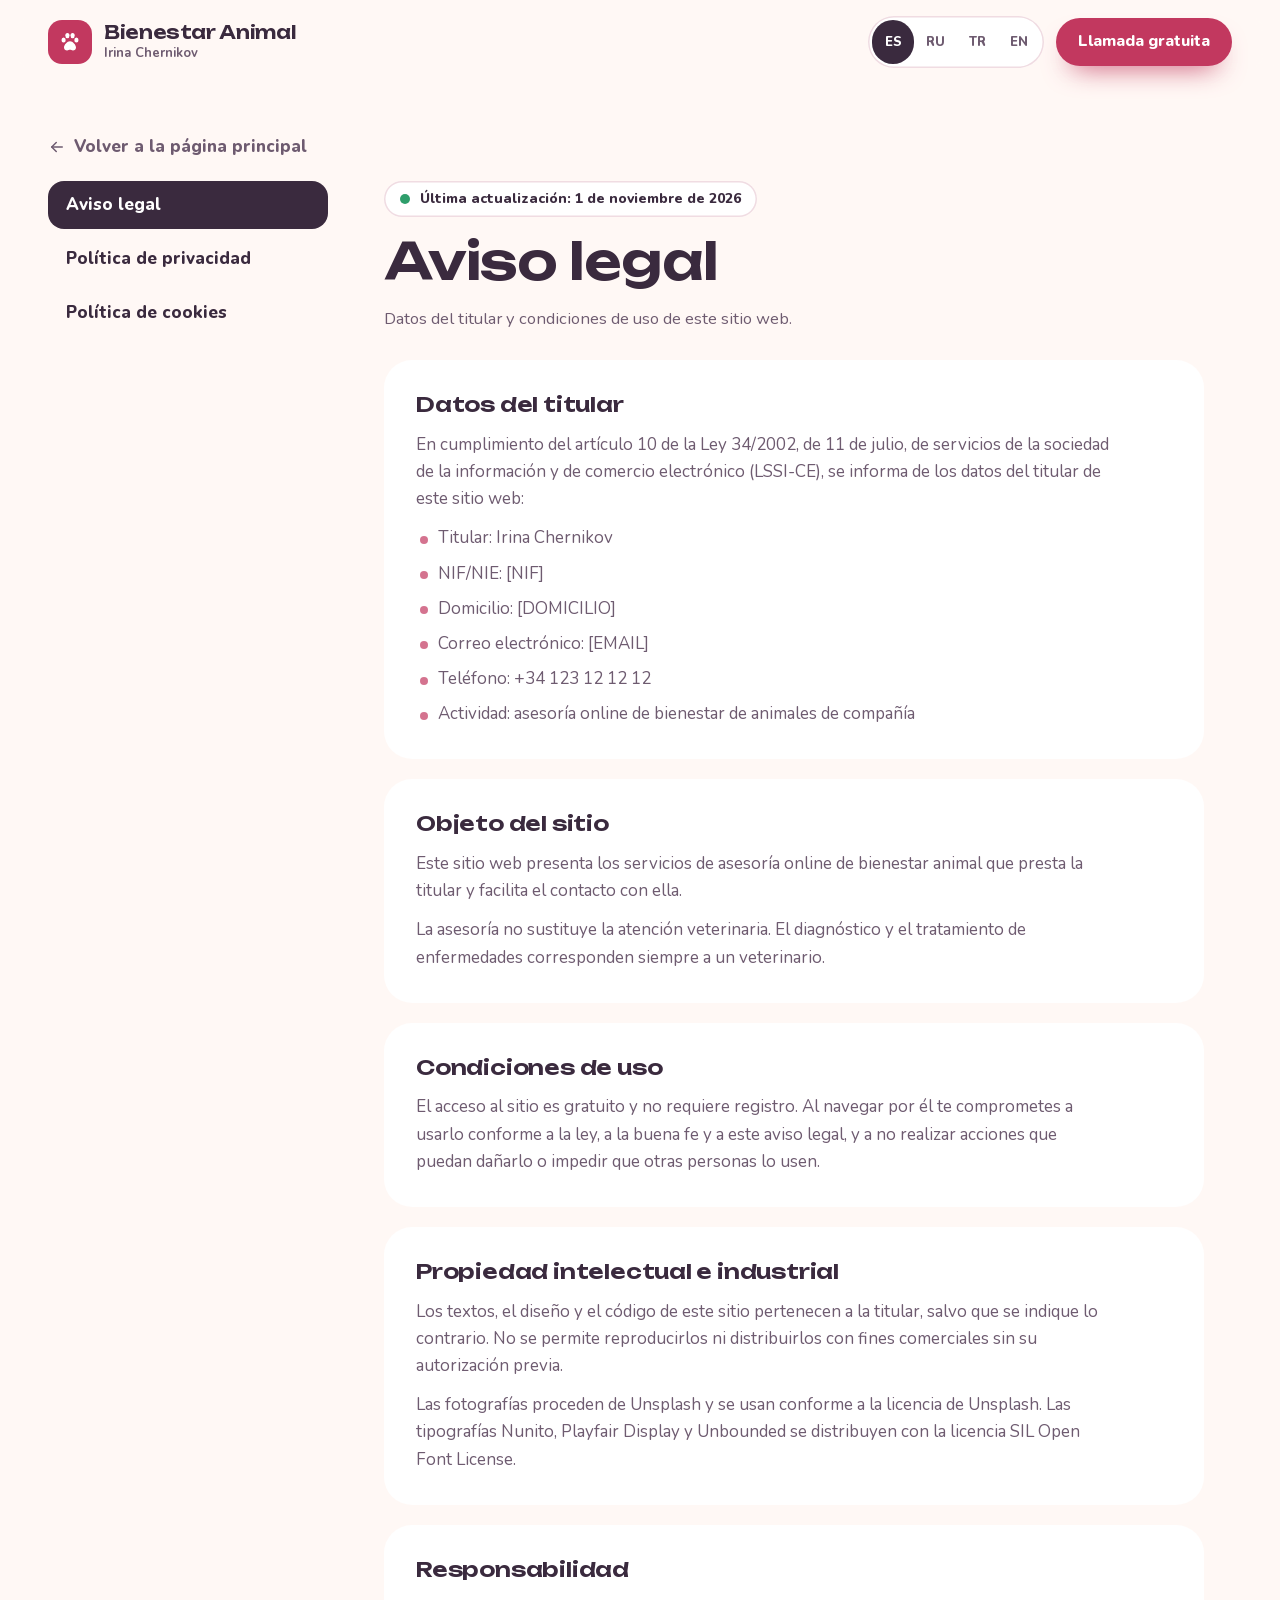
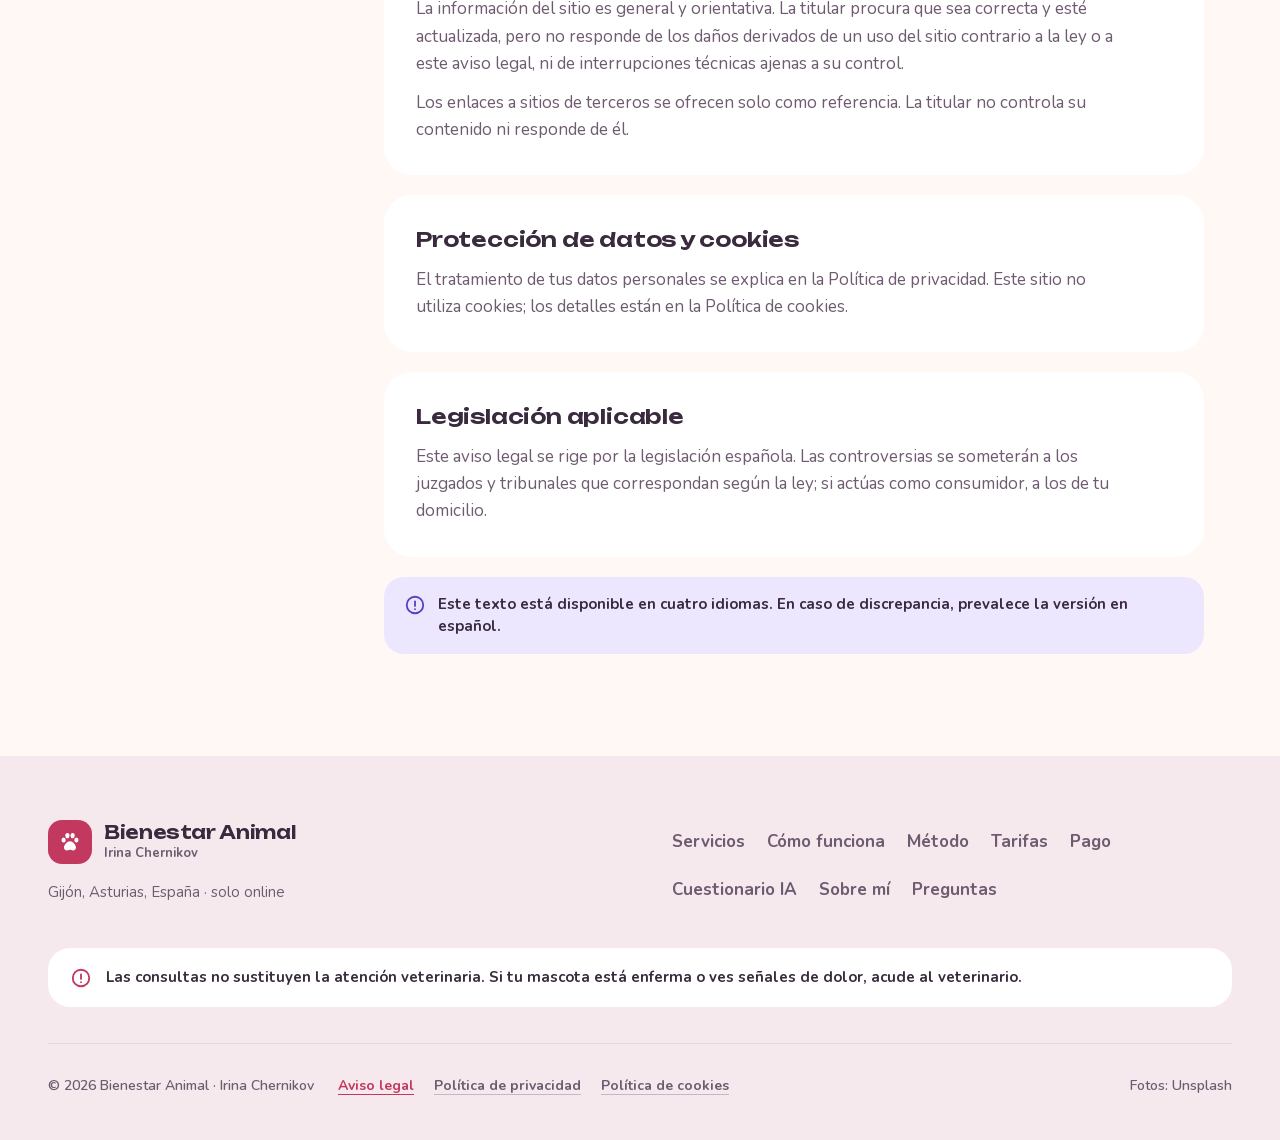
==== commit 97f07ecb: "Rename the questionnaire menu item to mention AI ES "Cuestionario IA", RU "Опросник ИИ", TR "YZ anke" ====
--- a/site/aviso-legal.html
+++ b/site/aviso-legal.html
@@ -574,7 +574,7 @@
         <a href="index.html#approach" data-page data-i18n="nav.approach">Método</a>
         <a href="index.html#prices" data-page data-i18n="nav.prices">Tarifas</a>
         <a href="index.html#payment" data-page data-i18n="nav.payment">Pago</a>
-        <a href="index.html#quiz" data-page data-i18n="nav.quiz">Cuestionario</a>
+        <a href="index.html#quiz" data-page data-i18n="nav.quiz">Cuestionario IA</a>
         <a href="index.html#about" data-page data-i18n="nav.about">Sobre mí</a>
         <a href="index.html#faq" data-page data-i18n="nav.faq">Preguntas</a>
       </nav>
@@ -588,7 +588,7 @@
   </div>
 </footer>
 
-<script id="i18n-data" type="application/json">{"es":{"home":"Bienestar Animal — inicio","langLabel":"Idioma","cta":"Llamada gratuita","skip":"Ir al contenido","where":"Gijón, Asturias, España · solo online","disclaimer":"Las consultas no sustituyen la atención veterinaria. Si tu mascota está enferma o ves señales de dolor, acude al veterinario.","photos":"Fotos: Unsplash","sections":"Secciones","nav":{"services":"Servicios","how":"Cómo funciona","prices":"Tarifas","payment":"Pago","quiz":"Cuestionario","about":"Sobre mí","approach":"Método","faq":"Preguntas"},"lgNav":"Textos legales","lgAviso":"Aviso legal","lgPrivacy":"Política de privacidad","lgCookies":"Política de cookies","updated":"Última actualización: 1 de noviembre de 2026","back":"Volver a la página principal","prevails":"Este texto está disponible en cuatro idiomas. En caso de discrepancia, prevalece la versión en español.","doc":{"title":"Aviso legal","desc":"Datos del titular y condiciones de uso de este sitio web.","blocks":[{"h":"Datos del titular","p":["En cumplimiento del artículo 10 de la Ley 34/2002, de 11 de julio, de servicios de la sociedad de la información y de comercio electrónico (LSSI-CE), se informa de los datos del titular de este sitio web:"],"li":["Titular: Irina Chernikov","NIF/NIE: [NIF]","Domicilio: [DOMICILIO]","Correo electrónico: [EMAIL]","Teléfono: +34 123 12 12 12","Actividad: asesoría online de bienestar de animales de compañía"]},{"h":"Objeto del sitio","p":["Este sitio web presenta los servicios de asesoría online de bienestar animal que presta la titular y facilita el contacto con ella.","La asesoría no sustituye la atención veterinaria. El diagnóstico y el tratamiento de enfermedades corresponden siempre a un veterinario."]},{"h":"Condiciones de uso","p":["El acceso al sitio es gratuito y no requiere registro. Al navegar por él te comprometes a usarlo conforme a la ley, a la buena fe y a este aviso legal, y a no realizar acciones que puedan dañarlo o impedir que otras personas lo usen."]},{"h":"Propiedad intelectual e industrial","p":["Los textos, el diseño y el código de este sitio pertenecen a la titular, salvo que se indique lo contrario. No se permite reproducirlos ni distribuirlos con fines comerciales sin su autorización previa.","Las fotografías proceden de Unsplash y se usan conforme a la licencia de Unsplash. Las tipografías Nunito, Playfair Display y Unbounded se distribuyen con la licencia SIL Open Font License."]},{"h":"Responsabilidad","p":["La información del sitio es general y orientativa. La titular procura que sea correcta y esté actualizada, pero no responde de los daños derivados de un uso del sitio contrario a la ley o a este aviso legal, ni de interrupciones técnicas ajenas a su control.","Los enlaces a sitios de terceros se ofrecen solo como referencia. La titular no controla su contenido ni responde de él."]},{"h":"Protección de datos y cookies","p":["El tratamiento de tus datos personales se explica en la Política de privacidad. Este sitio no utiliza cookies; los detalles están en la Política de cookies."]},{"h":"Legislación aplicable","p":["Este aviso legal se rige por la legislación española. Las controversias se someterán a los juzgados y tribunales que correspondan según la ley; si actúas como consumidor, a los de tu domicilio."]}],"metaTitle":"Aviso legal · Bienestar Animal"}},"ru":{"home":"Bienestar Animal — на главную","langLabel":"Язык","cta":"Бесплатный звонок","skip":"Перейти к содержанию","where":"Gijón, Астурия, Испания · только онлайн","disclaimer":"Консультации не заменяют ветеринарную помощь. Если питомец болен или вы видите признаки боли, обратитесь к ветеринару.","photos":"Фотографии: Unsplash","sections":"Разделы","nav":{"services":"Услуги","how":"Как проходит","prices":"Цены","payment":"Оплата","quiz":"Опросник","about":"Обо мне","approach":"Подход","faq":"Вопросы"},"lgNav":"Правовые документы","lgAviso":"Правовая информация","lgPrivacy":"Политика конфиденциальности","lgCookies":"Политика cookies","updated":"Обновлено: 1 ноября 2026 г.","back":"Вернуться на главную","prevails":"Текст доступен на четырёх языках. При расхождениях действует версия на испанском.","doc":{"title":"Правовая информация","desc":"Сведения о владельце сайта и условия его использования.","blocks":[{"h":"Сведения о владельце сайта","p":["В соответствии со статьёй 10 Закона Испании 34/2002 от 11 июля об услугах информационного общества и электронной торговле (LSSI-CE) сообщаем сведения о владельце сайта:"],"li":["Владелец: Irina Chernikov","NIF/NIE: [NIF]","Адрес: [DOMICILIO]","Электронная почта: [EMAIL]","Телефон: +34 123 12 12 12","Деятельность: онлайн-консультации по благополучию домашних животных"]},{"h":"Назначение сайта","p":["Сайт рассказывает об онлайн-консультациях по благополучию животных, которые проводит владелица, и помогает с ней связаться.","Консультации не заменяют ветеринарную помощь. Диагностику и лечение заболеваний всегда проводит ветеринар."]},{"h":"Условия использования","p":["Доступ к сайту бесплатный и не требует регистрации. Пользуясь сайтом, вы обязуетесь соблюдать закон, принцип добросовестности и это уведомление и не совершать действий, которые могут повредить сайту или помешать другим им пользоваться."]},{"h":"Интеллектуальная собственность","p":["Тексты, дизайн и код сайта принадлежат владелице, если не указано иное. Их нельзя воспроизводить и распространять в коммерческих целях без её предварительного разрешения.","Фотографии взяты с Unsplash и используются по лицензии Unsplash. Шрифты Nunito, Playfair Display и Unbounded распространяются по лицензии SIL Open Font License."]},{"h":"Ответственность","p":["Информация на сайте носит общий и ознакомительный характер. Владелица старается, чтобы она была точной и актуальной, но не отвечает за ущерб от использования сайта в нарушение закона или этого уведомления, а также за технические сбои вне её контроля.","Ссылки на сторонние сайты приводятся только для справки. Владелица не контролирует их содержание и не несёт за него ответственности."]},{"h":"Персональные данные и cookies","p":["Как обрабатываются ваши персональные данные, описано в политике конфиденциальности. Сайт не использует cookies, подробности — в политике cookies."]},{"h":"Применимое право","p":["Это уведомление регулируется законодательством Испании. Споры рассматриваются судами, определёнными законом; если вы выступаете как потребитель — судами по месту вашего жительства."]}],"metaTitle":"Правовая информация · Bienestar Animal"}},"tr":{"home":"Bienestar Animal — ana sayfa","langLabel":"Dil","cta":"Ücretsiz görüşme","skip":"İçeriğe geç","where":"Gijón, Asturias, İspanya · yalnızca online","disclaimer":"Danışmanlık veteriner hizmetinin yerini tutmaz. Evcil hayvanınız hastaysa veya ağrı belirtileri görüyorsanız veterinere başvurun.","photos":"Fotoğraflar: Unsplash","sections":"Bölümler","nav":{"services":"Hizmetler","how":"Süreç","prices":"Fiyatlar","payment":"Ödeme","quiz":"Anket","about":"Hakkımda","approach":"Yaklaşım","faq":"Sorular"},"lgNav":"Yasal metinler","lgAviso":"Yasal uyarı","lgPrivacy":"Gizlilik politikası","lgCookies":"Çerez politikası","updated":"Son güncelleme: 1 Kasım 2026","back":"Ana sayfaya dön","prevails":"Bu metin dört dilde sunulmaktadır. Farklılık olması halinde İspanyolca sürüm geçerlidir.","doc":{"title":"Yasal uyarı","desc":"Site sahibinin bilgileri ve bu web sitesinin kullanım koşulları.","blocks":[{"h":"Site sahibinin bilgileri","p":["Bilgi toplumu hizmetleri ve elektronik ticarete ilişkin 11 Temmuz 2002 tarihli ve 34/2002 sayılı İspanyol Kanunu'nun (LSSI-CE) 10. maddesi uyarınca bu web sitesinin sahibine ait bilgiler aşağıdadır:"],"li":["Site sahibi: Irina Chernikov","NIF/NIE: [NIF]","Adres: [DOMICILIO]","E-posta: [EMAIL]","Telefon: +34 123 12 12 12","Faaliyet: evcil hayvan refahı konusunda online danışmanlık"]},{"h":"Sitenin amacı","p":["Bu site, site sahibinin sunduğu online hayvan refahı danışmanlığı hizmetlerini tanıtır ve onunla iletişim kurmayı kolaylaştırır.","Danışmanlık veteriner hizmetinin yerini tutmaz. Hastalıkların teşhis ve tedavisi her zaman veterinerin işidir."]},{"h":"Kullanım koşulları","p":["Siteye erişim ücretsizdir ve kayıt gerektirmez. Siteyi kullanırken yasaya, dürüstlük kuralına ve bu yasal uyarıya uymayı, siteye zarar verebilecek veya başkalarının kullanımını engelleyebilecek eylemlerden kaçınmayı kabul edersiniz."]},{"h":"Fikri ve sınai mülkiyet","p":["Aksi belirtilmedikçe sitenin metinleri, tasarımı ve kodu site sahibine aittir. Önceden izin alınmadan ticari amaçla çoğaltılamaz ve dağıtılamaz.","Fotoğraflar Unsplash'ten alınmıştır ve Unsplash lisansına uygun olarak kullanılmaktadır. Nunito, Playfair Display ve Unbounded yazı tipleri SIL Open Font License ile dağıtılmaktadır."]},{"h":"Sorumluluk","p":["Sitedeki bilgiler genel ve yol gösterici niteliktedir. Site sahibi bilgilerin doğru ve güncel olmasına özen gösterir; ancak sitenin yasaya veya bu uyarıya aykırı kullanımından doğan zararlardan ve kendi kontrolü dışındaki teknik kesintilerden sorumlu değildir.","Üçüncü taraf sitelere verilen bağlantılar yalnızca bilgi amaçlıdır. Site sahibi bu sitelerin içeriğini kontrol etmez ve bundan sorumlu değildir."]},{"h":"Kişisel veriler ve çerezler","p":["Kişisel verilerinizin nasıl işlendiği gizlilik politikasında açıklanmıştır. Bu site çerez kullanmaz; ayrıntılar çerez politikasındadır."]},{"h":"Uygulanacak hukuk","p":["Bu yasal uyarı İspanyol hukukuna tabidir. Uyuşmazlıklarda yasaya göre yetkili mahkemeler, tüketici olarak hareket ediyorsanız yerleşim yerinizdeki mahkemeler yetkilidir."]}],"metaTitle":"Yasal uyarı · Bienestar Animal"}},"en":{"home":"Bienestar Animal — home","langLabel":"Language","cta":"Free call","skip":"Skip to content","where":"Gijón, Asturias, Spain · online only","disclaimer":"Consultations don't replace veterinary care. If your pet is ill or you see signs of pain, contact a vet.","photos":"Photos: Unsplash","sections":"Sections","nav":{"services":"Services","how":"How it works","prices":"Prices","payment":"Payment","quiz":"Questionnaire","about":"About","approach":"Approach","faq":"FAQ"},"lgNav":"Legal texts","lgAviso":"Legal notice","lgPrivacy":"Privacy policy","lgCookies":"Cookie policy","updated":"Last updated: 1 November 2026","back":"Back to the home page","prevails":"This text is available in four languages. If they differ, the Spanish version prevails.","doc":{"title":"Legal notice","desc":"Information about the owner of this website and its terms of use.","blocks":[{"h":"Website owner","p":["In accordance with Article 10 of Spanish Law 34/2002 of 11 July on information society services and electronic commerce (LSSI-CE), the owner of this website is:"],"li":["Owner: Irina Chernikov","NIF/NIE: [NIF]","Address: [DOMICILIO]","Email: [EMAIL]","Phone: +34 123 12 12 12","Activity: online welfare consulting for companion animals"]},{"h":"Purpose of the site","p":["This website presents the online animal welfare consulting services offered by the owner and makes it easy to contact her.","Consulting does not replace veterinary care. Diagnosing and treating illness is always a vet's job."]},{"h":"Terms of use","p":["Access to the site is free and requires no registration. By using it you agree to do so in line with the law, good faith and this legal notice, and not to do anything that could damage the site or stop others from using it."]},{"h":"Intellectual and industrial property","p":["Unless stated otherwise, the texts, design and code of this site belong to the owner. They may not be reproduced or distributed for commercial purposes without her prior permission.","The photos come from Unsplash and are used under the Unsplash License. The Nunito, Playfair Display and Unbounded typefaces are distributed under the SIL Open Font License."]},{"h":"Liability","p":["The information on this site is general guidance. The owner takes care to keep it accurate and up to date but is not liable for damage resulting from use of the site contrary to the law or this notice, or for technical interruptions beyond her control.","Links to third-party sites are provided for reference only. The owner does not control their content and is not responsible for it."]},{"h":"Data protection and cookies","p":["How your personal data is processed is explained in the privacy policy. This site does not use cookies; details are in the cookie policy."]},{"h":"Governing law","p":["This legal notice is governed by Spanish law. Disputes will be heard by the courts determined by law; if you act as a consumer, by the courts of your place of residence."]}],"metaTitle":"Legal notice · Bienestar Animal"}}}</script>
+<script id="i18n-data" type="application/json">{"es":{"home":"Bienestar Animal — inicio","langLabel":"Idioma","cta":"Llamada gratuita","skip":"Ir al contenido","where":"Gijón, Asturias, España · solo online","disclaimer":"Las consultas no sustituyen la atención veterinaria. Si tu mascota está enferma o ves señales de dolor, acude al veterinario.","photos":"Fotos: Unsplash","sections":"Secciones","nav":{"services":"Servicios","how":"Cómo funciona","prices":"Tarifas","payment":"Pago","quiz":"Cuestionario IA","about":"Sobre mí","approach":"Método","faq":"Preguntas"},"lgNav":"Textos legales","lgAviso":"Aviso legal","lgPrivacy":"Política de privacidad","lgCookies":"Política de cookies","updated":"Última actualización: 1 de noviembre de 2026","back":"Volver a la página principal","prevails":"Este texto está disponible en cuatro idiomas. En caso de discrepancia, prevalece la versión en español.","doc":{"title":"Aviso legal","desc":"Datos del titular y condiciones de uso de este sitio web.","blocks":[{"h":"Datos del titular","p":["En cumplimiento del artículo 10 de la Ley 34/2002, de 11 de julio, de servicios de la sociedad de la información y de comercio electrónico (LSSI-CE), se informa de los datos del titular de este sitio web:"],"li":["Titular: Irina Chernikov","NIF/NIE: [NIF]","Domicilio: [DOMICILIO]","Correo electrónico: [EMAIL]","Teléfono: +34 123 12 12 12","Actividad: asesoría online de bienestar de animales de compañía"]},{"h":"Objeto del sitio","p":["Este sitio web presenta los servicios de asesoría online de bienestar animal que presta la titular y facilita el contacto con ella.","La asesoría no sustituye la atención veterinaria. El diagnóstico y el tratamiento de enfermedades corresponden siempre a un veterinario."]},{"h":"Condiciones de uso","p":["El acceso al sitio es gratuito y no requiere registro. Al navegar por él te comprometes a usarlo conforme a la ley, a la buena fe y a este aviso legal, y a no realizar acciones que puedan dañarlo o impedir que otras personas lo usen."]},{"h":"Propiedad intelectual e industrial","p":["Los textos, el diseño y el código de este sitio pertenecen a la titular, salvo que se indique lo contrario. No se permite reproducirlos ni distribuirlos con fines comerciales sin su autorización previa.","Las fotografías proceden de Unsplash y se usan conforme a la licencia de Unsplash. Las tipografías Nunito, Playfair Display y Unbounded se distribuyen con la licencia SIL Open Font License."]},{"h":"Responsabilidad","p":["La información del sitio es general y orientativa. La titular procura que sea correcta y esté actualizada, pero no responde de los daños derivados de un uso del sitio contrario a la ley o a este aviso legal, ni de interrupciones técnicas ajenas a su control.","Los enlaces a sitios de terceros se ofrecen solo como referencia. La titular no controla su contenido ni responde de él."]},{"h":"Protección de datos y cookies","p":["El tratamiento de tus datos personales se explica en la Política de privacidad. Este sitio no utiliza cookies; los detalles están en la Política de cookies."]},{"h":"Legislación aplicable","p":["Este aviso legal se rige por la legislación española. Las controversias se someterán a los juzgados y tribunales que correspondan según la ley; si actúas como consumidor, a los de tu domicilio."]}],"metaTitle":"Aviso legal · Bienestar Animal"}},"ru":{"home":"Bienestar Animal — на главную","langLabel":"Язык","cta":"Бесплатный звонок","skip":"Перейти к содержанию","where":"Gijón, Астурия, Испания · только онлайн","disclaimer":"Консультации не заменяют ветеринарную помощь. Если питомец болен или вы видите признаки боли, обратитесь к ветеринару.","photos":"Фотографии: Unsplash","sections":"Разделы","nav":{"services":"Услуги","how":"Как проходит","prices":"Цены","payment":"Оплата","quiz":"Опросник ИИ","about":"Обо мне","approach":"Подход","faq":"Вопросы"},"lgNav":"Правовые документы","lgAviso":"Правовая информация","lgPrivacy":"Политика конфиденциальности","lgCookies":"Политика cookies","updated":"Обновлено: 1 ноября 2026 г.","back":"Вернуться на главную","prevails":"Текст доступен на четырёх языках. При расхождениях действует версия на испанском.","doc":{"title":"Правовая информация","desc":"Сведения о владельце сайта и условия его использования.","blocks":[{"h":"Сведения о владельце сайта","p":["В соответствии со статьёй 10 Закона Испании 34/2002 от 11 июля об услугах информационного общества и электронной торговле (LSSI-CE) сообщаем сведения о владельце сайта:"],"li":["Владелец: Irina Chernikov","NIF/NIE: [NIF]","Адрес: [DOMICILIO]","Электронная почта: [EMAIL]","Телефон: +34 123 12 12 12","Деятельность: онлайн-консультации по благополучию домашних животных"]},{"h":"Назначение сайта","p":["Сайт рассказывает об онлайн-консультациях по благополучию животных, которые проводит владелица, и помогает с ней связаться.","Консультации не заменяют ветеринарную помощь. Диагностику и лечение заболеваний всегда проводит ветеринар."]},{"h":"Условия использования","p":["Доступ к сайту бесплатный и не требует регистрации. Пользуясь сайтом, вы обязуетесь соблюдать закон, принцип добросовестности и это уведомление и не совершать действий, которые могут повредить сайту или помешать другим им пользоваться."]},{"h":"Интеллектуальная собственность","p":["Тексты, дизайн и код сайта принадлежат владелице, если не указано иное. Их нельзя воспроизводить и распространять в коммерческих целях без её предварительного разрешения.","Фотографии взяты с Unsplash и используются по лицензии Unsplash. Шрифты Nunito, Playfair Display и Unbounded распространяются по лицензии SIL Open Font License."]},{"h":"Ответственность","p":["Информация на сайте носит общий и ознакомительный характер. Владелица старается, чтобы она была точной и актуальной, но не отвечает за ущерб от использования сайта в нарушение закона или этого уведомления, а также за технические сбои вне её контроля.","Ссылки на сторонние сайты приводятся только для справки. Владелица не контролирует их содержание и не несёт за него ответственности."]},{"h":"Персональные данные и cookies","p":["Как обрабатываются ваши персональные данные, описано в политике конфиденциальности. Сайт не использует cookies, подробности — в политике cookies."]},{"h":"Применимое право","p":["Это уведомление регулируется законодательством Испании. Споры рассматриваются судами, определёнными законом; если вы выступаете как потребитель — судами по месту вашего жительства."]}],"metaTitle":"Правовая информация · Bienestar Animal"}},"tr":{"home":"Bienestar Animal — ana sayfa","langLabel":"Dil","cta":"Ücretsiz görüşme","skip":"İçeriğe geç","where":"Gijón, Asturias, İspanya · yalnızca online","disclaimer":"Danışmanlık veteriner hizmetinin yerini tutmaz. Evcil hayvanınız hastaysa veya ağrı belirtileri görüyorsanız veterinere başvurun.","photos":"Fotoğraflar: Unsplash","sections":"Bölümler","nav":{"services":"Hizmetler","how":"Süreç","prices":"Fiyatlar","payment":"Ödeme","quiz":"YZ anketi","about":"Hakkımda","approach":"Yaklaşım","faq":"Sorular"},"lgNav":"Yasal metinler","lgAviso":"Yasal uyarı","lgPrivacy":"Gizlilik politikası","lgCookies":"Çerez politikası","updated":"Son güncelleme: 1 Kasım 2026","back":"Ana sayfaya dön","prevails":"Bu metin dört dilde sunulmaktadır. Farklılık olması halinde İspanyolca sürüm geçerlidir.","doc":{"title":"Yasal uyarı","desc":"Site sahibinin bilgileri ve bu web sitesinin kullanım koşulları.","blocks":[{"h":"Site sahibinin bilgileri","p":["Bilgi toplumu hizmetleri ve elektronik ticarete ilişkin 11 Temmuz 2002 tarihli ve 34/2002 sayılı İspanyol Kanunu'nun (LSSI-CE) 10. maddesi uyarınca bu web sitesinin sahibine ait bilgiler aşağıdadır:"],"li":["Site sahibi: Irina Chernikov","NIF/NIE: [NIF]","Adres: [DOMICILIO]","E-posta: [EMAIL]","Telefon: +34 123 12 12 12","Faaliyet: evcil hayvan refahı konusunda online danışmanlık"]},{"h":"Sitenin amacı","p":["Bu site, site sahibinin sunduğu online hayvan refahı danışmanlığı hizmetlerini tanıtır ve onunla iletişim kurmayı kolaylaştırır.","Danışmanlık veteriner hizmetinin yerini tutmaz. Hastalıkların teşhis ve tedavisi her zaman veterinerin işidir."]},{"h":"Kullanım koşulları","p":["Siteye erişim ücretsizdir ve kayıt gerektirmez. Siteyi kullanırken yasaya, dürüstlük kuralına ve bu yasal uyarıya uymayı, siteye zarar verebilecek veya başkalarının kullanımını engelleyebilecek eylemlerden kaçınmayı kabul edersiniz."]},{"h":"Fikri ve sınai mülkiyet","p":["Aksi belirtilmedikçe sitenin metinleri, tasarımı ve kodu site sahibine aittir. Önceden izin alınmadan ticari amaçla çoğaltılamaz ve dağıtılamaz.","Fotoğraflar Unsplash'ten alınmıştır ve Unsplash lisansına uygun olarak kullanılmaktadır. Nunito, Playfair Display ve Unbounded yazı tipleri SIL Open Font License ile dağıtılmaktadır."]},{"h":"Sorumluluk","p":["Sitedeki bilgiler genel ve yol gösterici niteliktedir. Site sahibi bilgilerin doğru ve güncel olmasına özen gösterir; ancak sitenin yasaya veya bu uyarıya aykırı kullanımından doğan zararlardan ve kendi kontrolü dışındaki teknik kesintilerden sorumlu değildir.","Üçüncü taraf sitelere verilen bağlantılar yalnızca bilgi amaçlıdır. Site sahibi bu sitelerin içeriğini kontrol etmez ve bundan sorumlu değildir."]},{"h":"Kişisel veriler ve çerezler","p":["Kişisel verilerinizin nasıl işlendiği gizlilik politikasında açıklanmıştır. Bu site çerez kullanmaz; ayrıntılar çerez politikasındadır."]},{"h":"Uygulanacak hukuk","p":["Bu yasal uyarı İspanyol hukukuna tabidir. Uyuşmazlıklarda yasaya göre yetkili mahkemeler, tüketici olarak hareket ediyorsanız yerleşim yerinizdeki mahkemeler yetkilidir."]}],"metaTitle":"Yasal uyarı · Bienestar Animal"}},"en":{"home":"Bienestar Animal — home","langLabel":"Language","cta":"Free call","skip":"Skip to content","where":"Gijón, Asturias, Spain · online only","disclaimer":"Consultations don't replace veterinary care. If your pet is ill or you see signs of pain, contact a vet.","photos":"Photos: Unsplash","sections":"Sections","nav":{"services":"Services","how":"How it works","prices":"Prices","payment":"Payment","quiz":"AI questionnaire","about":"About","approach":"Approach","faq":"FAQ"},"lgNav":"Legal texts","lgAviso":"Legal notice","lgPrivacy":"Privacy policy","lgCookies":"Cookie policy","updated":"Last updated: 1 November 2026","back":"Back to the home page","prevails":"This text is available in four languages. If they differ, the Spanish version prevails.","doc":{"title":"Legal notice","desc":"Information about the owner of this website and its terms of use.","blocks":[{"h":"Website owner","p":["In accordance with Article 10 of Spanish Law 34/2002 of 11 July on information society services and electronic commerce (LSSI-CE), the owner of this website is:"],"li":["Owner: Irina Chernikov","NIF/NIE: [NIF]","Address: [DOMICILIO]","Email: [EMAIL]","Phone: +34 123 12 12 12","Activity: online welfare consulting for companion animals"]},{"h":"Purpose of the site","p":["This website presents the online animal welfare consulting services offered by the owner and makes it easy to contact her.","Consulting does not replace veterinary care. Diagnosing and treating illness is always a vet's job."]},{"h":"Terms of use","p":["Access to the site is free and requires no registration. By using it you agree to do so in line with the law, good faith and this legal notice, and not to do anything that could damage the site or stop others from using it."]},{"h":"Intellectual and industrial property","p":["Unless stated otherwise, the texts, design and code of this site belong to the owner. They may not be reproduced or distributed for commercial purposes without her prior permission.","The photos come from Unsplash and are used under the Unsplash License. The Nunito, Playfair Display and Unbounded typefaces are distributed under the SIL Open Font License."]},{"h":"Liability","p":["The information on this site is general guidance. The owner takes care to keep it accurate and up to date but is not liable for damage resulting from use of the site contrary to the law or this notice, or for technical interruptions beyond her control.","Links to third-party sites are provided for reference only. The owner does not control their content and is not responsible for it."]},{"h":"Data protection and cookies","p":["How your personal data is processed is explained in the privacy policy. This site does not use cookies; details are in the cookie policy."]},{"h":"Governing law","p":["This legal notice is governed by Spanish law. Disputes will be heard by the courts determined by law; if you act as a consumer, by the courts of your place of residence."]}],"metaTitle":"Legal notice · Bienestar Animal"}}}</script>
 <script>
 (() => {
   const DATA = JSON.parse(document.getElementById('i18n-data').textContent);
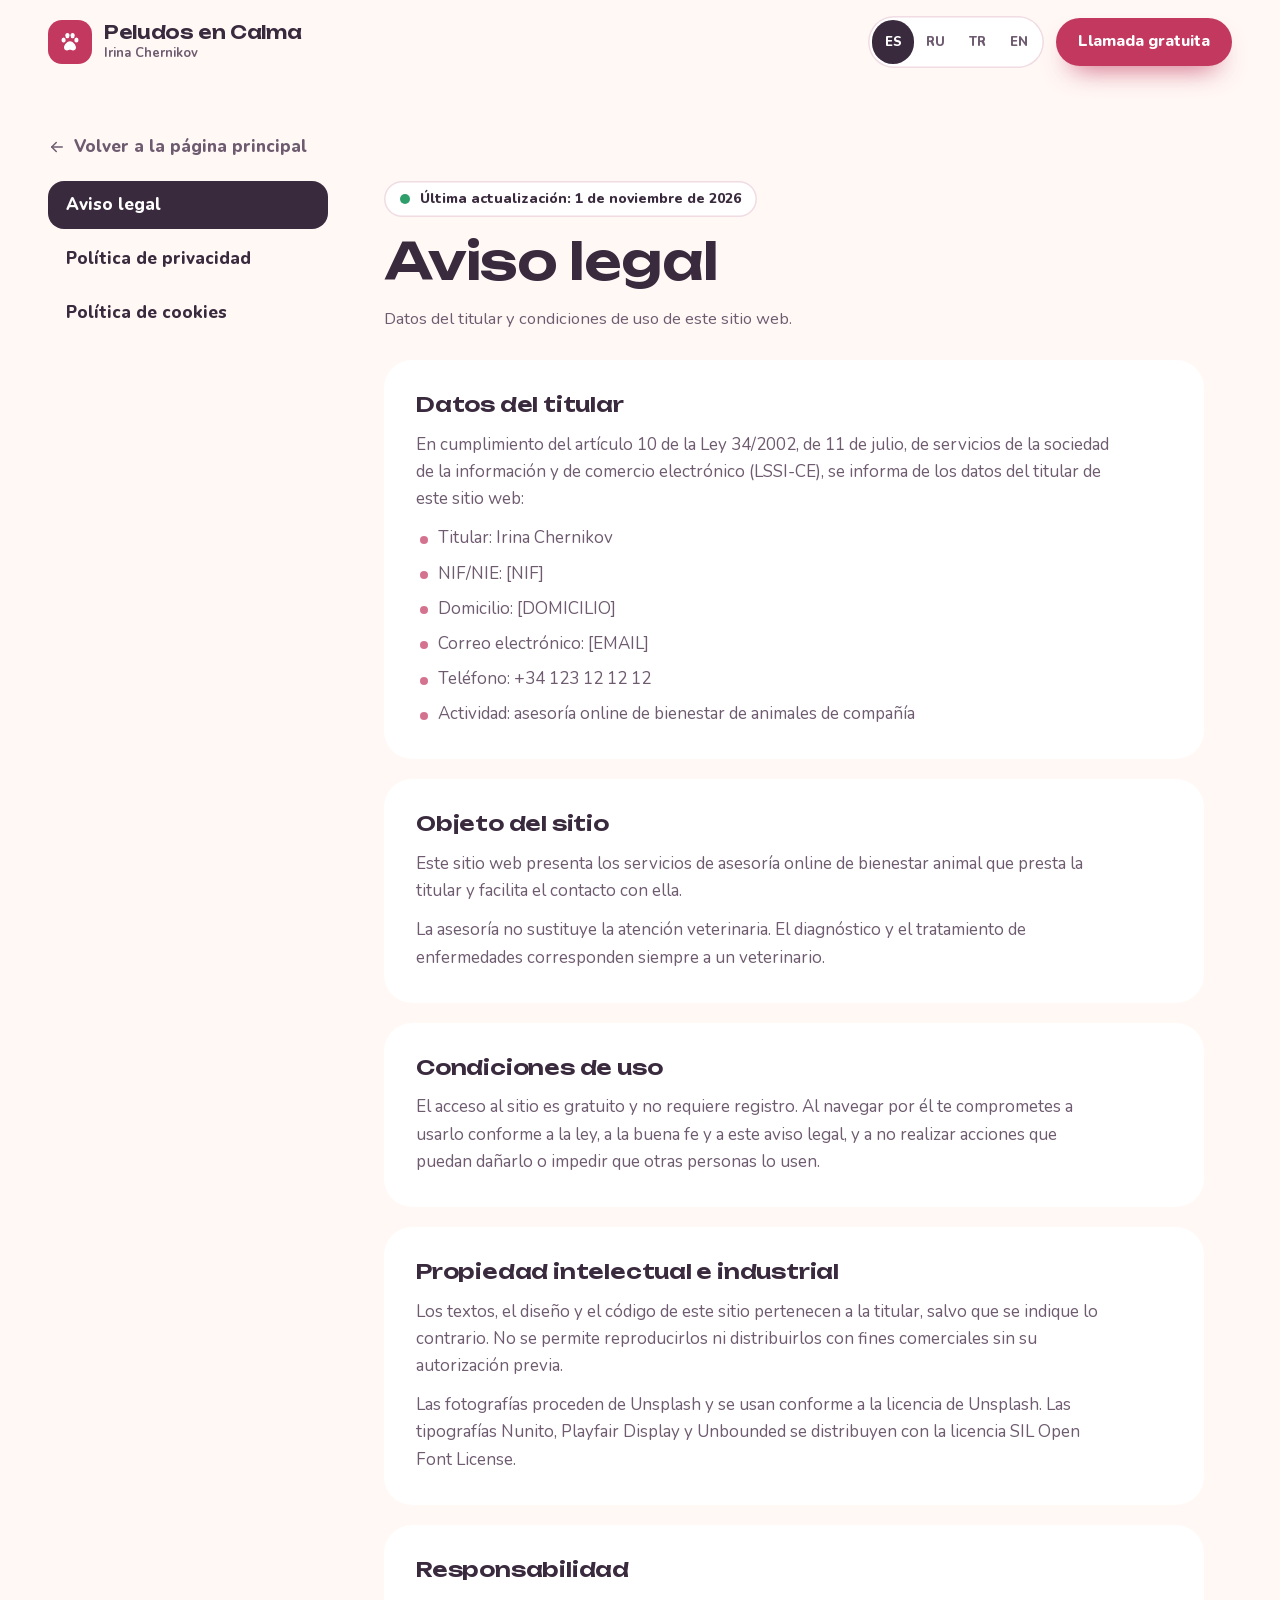
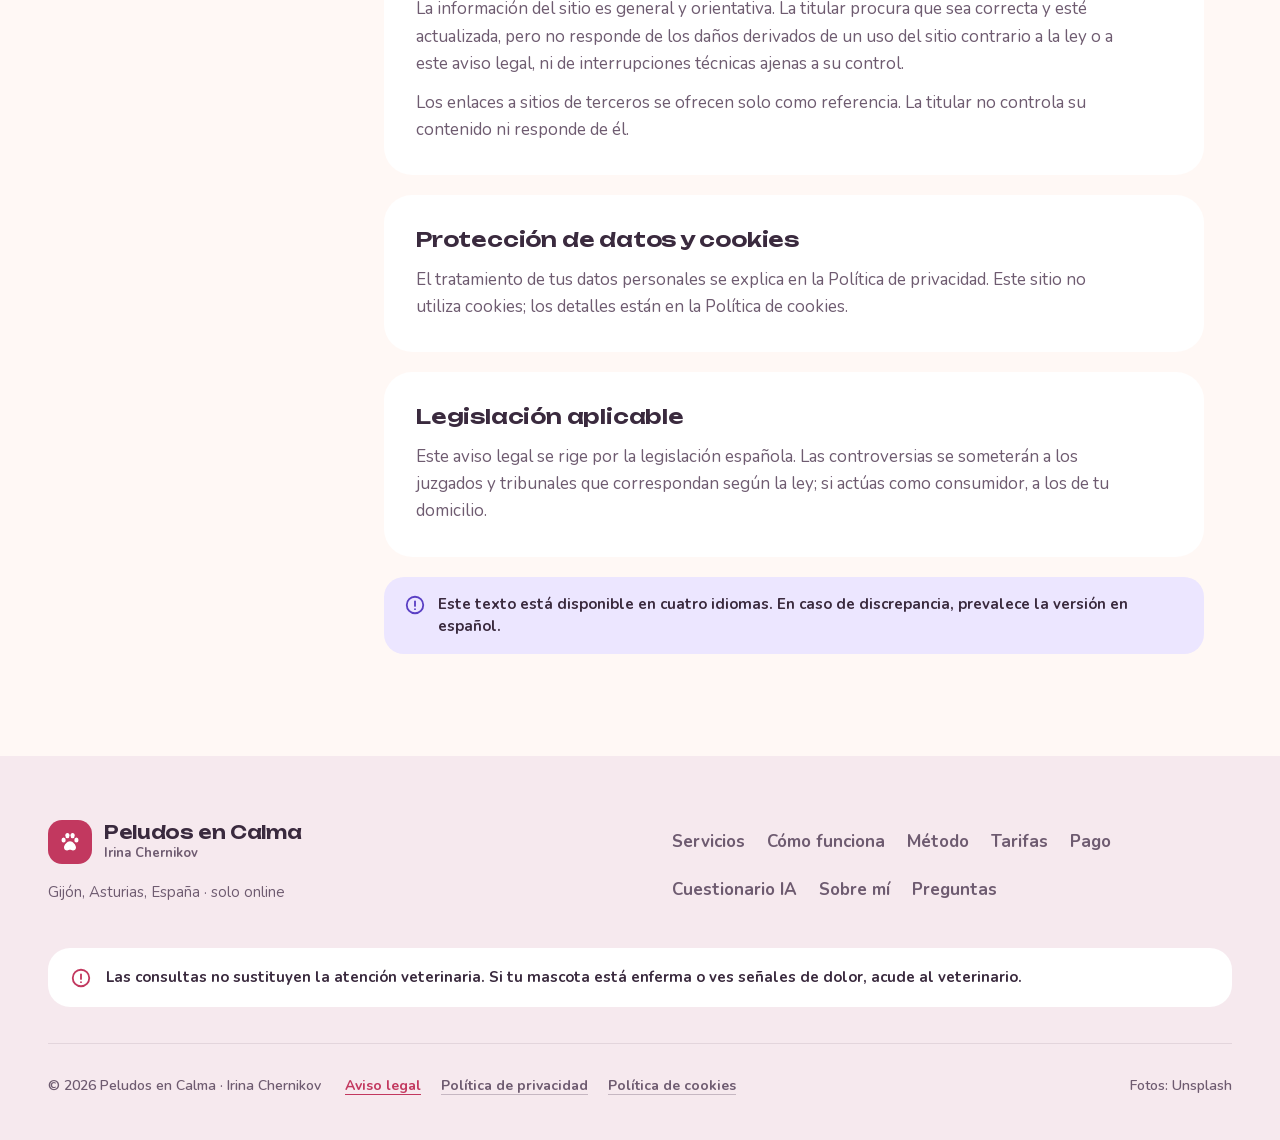
==== commit bd59df1f: "Rename the business and site to Peludos en Calma Logo, page titles, link previews, structured data, " ====
--- a/site/aviso-legal.html
+++ b/site/aviso-legal.html
@@ -3,7 +3,7 @@
 <head>
 <meta charset="utf-8">
 <meta name="viewport" content="width=device-width, initial-scale=1, viewport-fit=cover">
-<title data-i18n="doc.metaTitle">Aviso legal · Bienestar Animal</title>
+<title data-i18n="doc.metaTitle">Aviso legal · Peludos en Calma</title>
 <meta name="description" content="Datos del titular y condiciones de uso de este sitio web." data-i18n-attr="content:doc.desc">
 <meta name="theme-color" content="#FFF8F5">
 <link rel="canonical" href="https://peludos-en-calma.github.io/aviso-legal.html">
@@ -487,9 +487,9 @@
 
 <header class="hdr" id="hdr">
   <div class="wrap hdr-in">
-    <a class="logo" href="index.html" data-page aria-label="Bienestar Animal — inicio" data-i18n-attr="aria-label:home">
+    <a class="logo" href="index.html" data-page aria-label="Peludos en Calma — inicio" data-i18n-attr="aria-label:home">
       <span class="logo-mark"><svg class="icf"><use href="#i-paw"></use></svg></span>
-      <span class="logo-txt"><b>Bienestar Animal</b><small>Irina Chernikov</small></span>
+      <span class="logo-txt"><b>Peludos en Calma</b><small>Irina Chernikov</small></span>
     </a>
     <div class="hdr-actions">
       <div class="seg" role="group" aria-label="Idioma" data-i18n-attr="aria-label:langLabel">
@@ -565,7 +565,7 @@
   <div class="wrap stack" style="gap:36px">
     <div class="ftr-top">
       <div class="ftr-brand">
-        <a class="logo" href="index.html" data-page aria-label="Bienestar Animal — inicio" data-i18n-attr="aria-label:home"><span class="logo-mark"><svg class="icf"><use href="#i-paw"></use></svg></span><span class="logo-txt"><b>Bienestar Animal</b><small>Irina Chernikov</small></span></a>
+        <a class="logo" href="index.html" data-page aria-label="Peludos en Calma — inicio" data-i18n-attr="aria-label:home"><span class="logo-mark"><svg class="icf"><use href="#i-paw"></use></svg></span><span class="logo-txt"><b>Peludos en Calma</b><small>Irina Chernikov</small></span></a>
         <p data-i18n="where">Gijón, Asturias, España · solo online</p>
       </div>
       <nav class="ftr-nav" aria-label="Secciones" data-i18n-attr="aria-label:sections">
@@ -581,14 +581,14 @@
     </div>
     <p class="disclaimer"><svg class="ic"><use href="#i-info"></use></svg><span data-i18n="disclaimer">Las consultas no sustituyen la atención veterinaria. Si tu mascota está enferma o ves señales de dolor, acude al veterinario.</span></p>
     <div class="ftr-bottom">
-      <span>© 2026 Bienestar Animal · Irina Chernikov</span>
+      <span>© 2026 Peludos en Calma · Irina Chernikov</span>
       <nav class="ftr-legal" aria-label="Textos legales" data-i18n-attr="aria-label:lgNav"><a href="aviso-legal.html" data-page data-doc="aviso" aria-current="page" data-i18n="lgAviso">Aviso legal</a><a href="privacidad.html" data-page data-doc="privacy" data-i18n="lgPrivacy">Política de privacidad</a><a href="cookies.html" data-page data-doc="cookies" data-i18n="lgCookies">Política de cookies</a></nav>
       <span data-i18n="photos">Fotos: Unsplash</span>
     </div>
   </div>
 </footer>
 
-<script id="i18n-data" type="application/json">{"es":{"home":"Bienestar Animal — inicio","langLabel":"Idioma","cta":"Llamada gratuita","skip":"Ir al contenido","where":"Gijón, Asturias, España · solo online","disclaimer":"Las consultas no sustituyen la atención veterinaria. Si tu mascota está enferma o ves señales de dolor, acude al veterinario.","photos":"Fotos: Unsplash","sections":"Secciones","nav":{"services":"Servicios","how":"Cómo funciona","prices":"Tarifas","payment":"Pago","quiz":"Cuestionario IA","about":"Sobre mí","approach":"Método","faq":"Preguntas"},"lgNav":"Textos legales","lgAviso":"Aviso legal","lgPrivacy":"Política de privacidad","lgCookies":"Política de cookies","updated":"Última actualización: 1 de noviembre de 2026","back":"Volver a la página principal","prevails":"Este texto está disponible en cuatro idiomas. En caso de discrepancia, prevalece la versión en español.","doc":{"title":"Aviso legal","desc":"Datos del titular y condiciones de uso de este sitio web.","blocks":[{"h":"Datos del titular","p":["En cumplimiento del artículo 10 de la Ley 34/2002, de 11 de julio, de servicios de la sociedad de la información y de comercio electrónico (LSSI-CE), se informa de los datos del titular de este sitio web:"],"li":["Titular: Irina Chernikov","NIF/NIE: [NIF]","Domicilio: [DOMICILIO]","Correo electrónico: [EMAIL]","Teléfono: +34 123 12 12 12","Actividad: asesoría online de bienestar de animales de compañía"]},{"h":"Objeto del sitio","p":["Este sitio web presenta los servicios de asesoría online de bienestar animal que presta la titular y facilita el contacto con ella.","La asesoría no sustituye la atención veterinaria. El diagnóstico y el tratamiento de enfermedades corresponden siempre a un veterinario."]},{"h":"Condiciones de uso","p":["El acceso al sitio es gratuito y no requiere registro. Al navegar por él te comprometes a usarlo conforme a la ley, a la buena fe y a este aviso legal, y a no realizar acciones que puedan dañarlo o impedir que otras personas lo usen."]},{"h":"Propiedad intelectual e industrial","p":["Los textos, el diseño y el código de este sitio pertenecen a la titular, salvo que se indique lo contrario. No se permite reproducirlos ni distribuirlos con fines comerciales sin su autorización previa.","Las fotografías proceden de Unsplash y se usan conforme a la licencia de Unsplash. Las tipografías Nunito, Playfair Display y Unbounded se distribuyen con la licencia SIL Open Font License."]},{"h":"Responsabilidad","p":["La información del sitio es general y orientativa. La titular procura que sea correcta y esté actualizada, pero no responde de los daños derivados de un uso del sitio contrario a la ley o a este aviso legal, ni de interrupciones técnicas ajenas a su control.","Los enlaces a sitios de terceros se ofrecen solo como referencia. La titular no controla su contenido ni responde de él."]},{"h":"Protección de datos y cookies","p":["El tratamiento de tus datos personales se explica en la Política de privacidad. Este sitio no utiliza cookies; los detalles están en la Política de cookies."]},{"h":"Legislación aplicable","p":["Este aviso legal se rige por la legislación española. Las controversias se someterán a los juzgados y tribunales que correspondan según la ley; si actúas como consumidor, a los de tu domicilio."]}],"metaTitle":"Aviso legal · Bienestar Animal"}},"ru":{"home":"Bienestar Animal — на главную","langLabel":"Язык","cta":"Бесплатный звонок","skip":"Перейти к содержанию","where":"Gijón, Астурия, Испания · только онлайн","disclaimer":"Консультации не заменяют ветеринарную помощь. Если питомец болен или вы видите признаки боли, обратитесь к ветеринару.","photos":"Фотографии: Unsplash","sections":"Разделы","nav":{"services":"Услуги","how":"Как проходит","prices":"Цены","payment":"Оплата","quiz":"Опросник ИИ","about":"Обо мне","approach":"Подход","faq":"Вопросы"},"lgNav":"Правовые документы","lgAviso":"Правовая информация","lgPrivacy":"Политика конфиденциальности","lgCookies":"Политика cookies","updated":"Обновлено: 1 ноября 2026 г.","back":"Вернуться на главную","prevails":"Текст доступен на четырёх языках. При расхождениях действует версия на испанском.","doc":{"title":"Правовая информация","desc":"Сведения о владельце сайта и условия его использования.","blocks":[{"h":"Сведения о владельце сайта","p":["В соответствии со статьёй 10 Закона Испании 34/2002 от 11 июля об услугах информационного общества и электронной торговле (LSSI-CE) сообщаем сведения о владельце сайта:"],"li":["Владелец: Irina Chernikov","NIF/NIE: [NIF]","Адрес: [DOMICILIO]","Электронная почта: [EMAIL]","Телефон: +34 123 12 12 12","Деятельность: онлайн-консультации по благополучию домашних животных"]},{"h":"Назначение сайта","p":["Сайт рассказывает об онлайн-консультациях по благополучию животных, которые проводит владелица, и помогает с ней связаться.","Консультации не заменяют ветеринарную помощь. Диагностику и лечение заболеваний всегда проводит ветеринар."]},{"h":"Условия использования","p":["Доступ к сайту бесплатный и не требует регистрации. Пользуясь сайтом, вы обязуетесь соблюдать закон, принцип добросовестности и это уведомление и не совершать действий, которые могут повредить сайту или помешать другим им пользоваться."]},{"h":"Интеллектуальная собственность","p":["Тексты, дизайн и код сайта принадлежат владелице, если не указано иное. Их нельзя воспроизводить и распространять в коммерческих целях без её предварительного разрешения.","Фотографии взяты с Unsplash и используются по лицензии Unsplash. Шрифты Nunito, Playfair Display и Unbounded распространяются по лицензии SIL Open Font License."]},{"h":"Ответственность","p":["Информация на сайте носит общий и ознакомительный характер. Владелица старается, чтобы она была точной и актуальной, но не отвечает за ущерб от использования сайта в нарушение закона или этого уведомления, а также за технические сбои вне её контроля.","Ссылки на сторонние сайты приводятся только для справки. Владелица не контролирует их содержание и не несёт за него ответственности."]},{"h":"Персональные данные и cookies","p":["Как обрабатываются ваши персональные данные, описано в политике конфиденциальности. Сайт не использует cookies, подробности — в политике cookies."]},{"h":"Применимое право","p":["Это уведомление регулируется законодательством Испании. Споры рассматриваются судами, определёнными законом; если вы выступаете как потребитель — судами по месту вашего жительства."]}],"metaTitle":"Правовая информация · Bienestar Animal"}},"tr":{"home":"Bienestar Animal — ana sayfa","langLabel":"Dil","cta":"Ücretsiz görüşme","skip":"İçeriğe geç","where":"Gijón, Asturias, İspanya · yalnızca online","disclaimer":"Danışmanlık veteriner hizmetinin yerini tutmaz. Evcil hayvanınız hastaysa veya ağrı belirtileri görüyorsanız veterinere başvurun.","photos":"Fotoğraflar: Unsplash","sections":"Bölümler","nav":{"services":"Hizmetler","how":"Süreç","prices":"Fiyatlar","payment":"Ödeme","quiz":"YZ anketi","about":"Hakkımda","approach":"Yaklaşım","faq":"Sorular"},"lgNav":"Yasal metinler","lgAviso":"Yasal uyarı","lgPrivacy":"Gizlilik politikası","lgCookies":"Çerez politikası","updated":"Son güncelleme: 1 Kasım 2026","back":"Ana sayfaya dön","prevails":"Bu metin dört dilde sunulmaktadır. Farklılık olması halinde İspanyolca sürüm geçerlidir.","doc":{"title":"Yasal uyarı","desc":"Site sahibinin bilgileri ve bu web sitesinin kullanım koşulları.","blocks":[{"h":"Site sahibinin bilgileri","p":["Bilgi toplumu hizmetleri ve elektronik ticarete ilişkin 11 Temmuz 2002 tarihli ve 34/2002 sayılı İspanyol Kanunu'nun (LSSI-CE) 10. maddesi uyarınca bu web sitesinin sahibine ait bilgiler aşağıdadır:"],"li":["Site sahibi: Irina Chernikov","NIF/NIE: [NIF]","Adres: [DOMICILIO]","E-posta: [EMAIL]","Telefon: +34 123 12 12 12","Faaliyet: evcil hayvan refahı konusunda online danışmanlık"]},{"h":"Sitenin amacı","p":["Bu site, site sahibinin sunduğu online hayvan refahı danışmanlığı hizmetlerini tanıtır ve onunla iletişim kurmayı kolaylaştırır.","Danışmanlık veteriner hizmetinin yerini tutmaz. Hastalıkların teşhis ve tedavisi her zaman veterinerin işidir."]},{"h":"Kullanım koşulları","p":["Siteye erişim ücretsizdir ve kayıt gerektirmez. Siteyi kullanırken yasaya, dürüstlük kuralına ve bu yasal uyarıya uymayı, siteye zarar verebilecek veya başkalarının kullanımını engelleyebilecek eylemlerden kaçınmayı kabul edersiniz."]},{"h":"Fikri ve sınai mülkiyet","p":["Aksi belirtilmedikçe sitenin metinleri, tasarımı ve kodu site sahibine aittir. Önceden izin alınmadan ticari amaçla çoğaltılamaz ve dağıtılamaz.","Fotoğraflar Unsplash'ten alınmıştır ve Unsplash lisansına uygun olarak kullanılmaktadır. Nunito, Playfair Display ve Unbounded yazı tipleri SIL Open Font License ile dağıtılmaktadır."]},{"h":"Sorumluluk","p":["Sitedeki bilgiler genel ve yol gösterici niteliktedir. Site sahibi bilgilerin doğru ve güncel olmasına özen gösterir; ancak sitenin yasaya veya bu uyarıya aykırı kullanımından doğan zararlardan ve kendi kontrolü dışındaki teknik kesintilerden sorumlu değildir.","Üçüncü taraf sitelere verilen bağlantılar yalnızca bilgi amaçlıdır. Site sahibi bu sitelerin içeriğini kontrol etmez ve bundan sorumlu değildir."]},{"h":"Kişisel veriler ve çerezler","p":["Kişisel verilerinizin nasıl işlendiği gizlilik politikasında açıklanmıştır. Bu site çerez kullanmaz; ayrıntılar çerez politikasındadır."]},{"h":"Uygulanacak hukuk","p":["Bu yasal uyarı İspanyol hukukuna tabidir. Uyuşmazlıklarda yasaya göre yetkili mahkemeler, tüketici olarak hareket ediyorsanız yerleşim yerinizdeki mahkemeler yetkilidir."]}],"metaTitle":"Yasal uyarı · Bienestar Animal"}},"en":{"home":"Bienestar Animal — home","langLabel":"Language","cta":"Free call","skip":"Skip to content","where":"Gijón, Asturias, Spain · online only","disclaimer":"Consultations don't replace veterinary care. If your pet is ill or you see signs of pain, contact a vet.","photos":"Photos: Unsplash","sections":"Sections","nav":{"services":"Services","how":"How it works","prices":"Prices","payment":"Payment","quiz":"AI questionnaire","about":"About","approach":"Approach","faq":"FAQ"},"lgNav":"Legal texts","lgAviso":"Legal notice","lgPrivacy":"Privacy policy","lgCookies":"Cookie policy","updated":"Last updated: 1 November 2026","back":"Back to the home page","prevails":"This text is available in four languages. If they differ, the Spanish version prevails.","doc":{"title":"Legal notice","desc":"Information about the owner of this website and its terms of use.","blocks":[{"h":"Website owner","p":["In accordance with Article 10 of Spanish Law 34/2002 of 11 July on information society services and electronic commerce (LSSI-CE), the owner of this website is:"],"li":["Owner: Irina Chernikov","NIF/NIE: [NIF]","Address: [DOMICILIO]","Email: [EMAIL]","Phone: +34 123 12 12 12","Activity: online welfare consulting for companion animals"]},{"h":"Purpose of the site","p":["This website presents the online animal welfare consulting services offered by the owner and makes it easy to contact her.","Consulting does not replace veterinary care. Diagnosing and treating illness is always a vet's job."]},{"h":"Terms of use","p":["Access to the site is free and requires no registration. By using it you agree to do so in line with the law, good faith and this legal notice, and not to do anything that could damage the site or stop others from using it."]},{"h":"Intellectual and industrial property","p":["Unless stated otherwise, the texts, design and code of this site belong to the owner. They may not be reproduced or distributed for commercial purposes without her prior permission.","The photos come from Unsplash and are used under the Unsplash License. The Nunito, Playfair Display and Unbounded typefaces are distributed under the SIL Open Font License."]},{"h":"Liability","p":["The information on this site is general guidance. The owner takes care to keep it accurate and up to date but is not liable for damage resulting from use of the site contrary to the law or this notice, or for technical interruptions beyond her control.","Links to third-party sites are provided for reference only. The owner does not control their content and is not responsible for it."]},{"h":"Data protection and cookies","p":["How your personal data is processed is explained in the privacy policy. This site does not use cookies; details are in the cookie policy."]},{"h":"Governing law","p":["This legal notice is governed by Spanish law. Disputes will be heard by the courts determined by law; if you act as a consumer, by the courts of your place of residence."]}],"metaTitle":"Legal notice · Bienestar Animal"}}}</script>
+<script id="i18n-data" type="application/json">{"es":{"home":"Peludos en Calma — inicio","langLabel":"Idioma","cta":"Llamada gratuita","skip":"Ir al contenido","where":"Gijón, Asturias, España · solo online","disclaimer":"Las consultas no sustituyen la atención veterinaria. Si tu mascota está enferma o ves señales de dolor, acude al veterinario.","photos":"Fotos: Unsplash","sections":"Secciones","nav":{"services":"Servicios","how":"Cómo funciona","prices":"Tarifas","payment":"Pago","quiz":"Cuestionario IA","about":"Sobre mí","approach":"Método","faq":"Preguntas"},"lgNav":"Textos legales","lgAviso":"Aviso legal","lgPrivacy":"Política de privacidad","lgCookies":"Política de cookies","updated":"Última actualización: 1 de noviembre de 2026","back":"Volver a la página principal","prevails":"Este texto está disponible en cuatro idiomas. En caso de discrepancia, prevalece la versión en español.","doc":{"title":"Aviso legal","desc":"Datos del titular y condiciones de uso de este sitio web.","blocks":[{"h":"Datos del titular","p":["En cumplimiento del artículo 10 de la Ley 34/2002, de 11 de julio, de servicios de la sociedad de la información y de comercio electrónico (LSSI-CE), se informa de los datos del titular de este sitio web:"],"li":["Titular: Irina Chernikov","NIF/NIE: [NIF]","Domicilio: [DOMICILIO]","Correo electrónico: [EMAIL]","Teléfono: +34 123 12 12 12","Actividad: asesoría online de bienestar de animales de compañía"]},{"h":"Objeto del sitio","p":["Este sitio web presenta los servicios de asesoría online de bienestar animal que presta la titular y facilita el contacto con ella.","La asesoría no sustituye la atención veterinaria. El diagnóstico y el tratamiento de enfermedades corresponden siempre a un veterinario."]},{"h":"Condiciones de uso","p":["El acceso al sitio es gratuito y no requiere registro. Al navegar por él te comprometes a usarlo conforme a la ley, a la buena fe y a este aviso legal, y a no realizar acciones que puedan dañarlo o impedir que otras personas lo usen."]},{"h":"Propiedad intelectual e industrial","p":["Los textos, el diseño y el código de este sitio pertenecen a la titular, salvo que se indique lo contrario. No se permite reproducirlos ni distribuirlos con fines comerciales sin su autorización previa.","Las fotografías proceden de Unsplash y se usan conforme a la licencia de Unsplash. Las tipografías Nunito, Playfair Display y Unbounded se distribuyen con la licencia SIL Open Font License."]},{"h":"Responsabilidad","p":["La información del sitio es general y orientativa. La titular procura que sea correcta y esté actualizada, pero no responde de los daños derivados de un uso del sitio contrario a la ley o a este aviso legal, ni de interrupciones técnicas ajenas a su control.","Los enlaces a sitios de terceros se ofrecen solo como referencia. La titular no controla su contenido ni responde de él."]},{"h":"Protección de datos y cookies","p":["El tratamiento de tus datos personales se explica en la Política de privacidad. Este sitio no utiliza cookies; los detalles están en la Política de cookies."]},{"h":"Legislación aplicable","p":["Este aviso legal se rige por la legislación española. Las controversias se someterán a los juzgados y tribunales que correspondan según la ley; si actúas como consumidor, a los de tu domicilio."]}],"metaTitle":"Aviso legal · Peludos en Calma"}},"ru":{"home":"Peludos en Calma — на главную","langLabel":"Язык","cta":"Бесплатный звонок","skip":"Перейти к содержанию","where":"Gijón, Астурия, Испания · только онлайн","disclaimer":"Консультации не заменяют ветеринарную помощь. Если питомец болен или вы видите признаки боли, обратитесь к ветеринару.","photos":"Фотографии: Unsplash","sections":"Разделы","nav":{"services":"Услуги","how":"Как проходит","prices":"Цены","payment":"Оплата","quiz":"Опросник ИИ","about":"Обо мне","approach":"Подход","faq":"Вопросы"},"lgNav":"Правовые документы","lgAviso":"Правовая информация","lgPrivacy":"Политика конфиденциальности","lgCookies":"Политика cookies","updated":"Обновлено: 1 ноября 2026 г.","back":"Вернуться на главную","prevails":"Текст доступен на четырёх языках. При расхождениях действует версия на испанском.","doc":{"title":"Правовая информация","desc":"Сведения о владельце сайта и условия его использования.","blocks":[{"h":"Сведения о владельце сайта","p":["В соответствии со статьёй 10 Закона Испании 34/2002 от 11 июля об услугах информационного общества и электронной торговле (LSSI-CE) сообщаем сведения о владельце сайта:"],"li":["Владелец: Irina Chernikov","NIF/NIE: [NIF]","Адрес: [DOMICILIO]","Электронная почта: [EMAIL]","Телефон: +34 123 12 12 12","Деятельность: онлайн-консультации по благополучию домашних животных"]},{"h":"Назначение сайта","p":["Сайт рассказывает об онлайн-консультациях по благополучию животных, которые проводит владелица, и помогает с ней связаться.","Консультации не заменяют ветеринарную помощь. Диагностику и лечение заболеваний всегда проводит ветеринар."]},{"h":"Условия использования","p":["Доступ к сайту бесплатный и не требует регистрации. Пользуясь сайтом, вы обязуетесь соблюдать закон, принцип добросовестности и это уведомление и не совершать действий, которые могут повредить сайту или помешать другим им пользоваться."]},{"h":"Интеллектуальная собственность","p":["Тексты, дизайн и код сайта принадлежат владелице, если не указано иное. Их нельзя воспроизводить и распространять в коммерческих целях без её предварительного разрешения.","Фотографии взяты с Unsplash и используются по лицензии Unsplash. Шрифты Nunito, Playfair Display и Unbounded распространяются по лицензии SIL Open Font License."]},{"h":"Ответственность","p":["Информация на сайте носит общий и ознакомительный характер. Владелица старается, чтобы она была точной и актуальной, но не отвечает за ущерб от использования сайта в нарушение закона или этого уведомления, а также за технические сбои вне её контроля.","Ссылки на сторонние сайты приводятся только для справки. Владелица не контролирует их содержание и не несёт за него ответственности."]},{"h":"Персональные данные и cookies","p":["Как обрабатываются ваши персональные данные, описано в политике конфиденциальности. Сайт не использует cookies, подробности — в политике cookies."]},{"h":"Применимое право","p":["Это уведомление регулируется законодательством Испании. Споры рассматриваются судами, определёнными законом; если вы выступаете как потребитель — судами по месту вашего жительства."]}],"metaTitle":"Правовая информация · Peludos en Calma"}},"tr":{"home":"Peludos en Calma — ana sayfa","langLabel":"Dil","cta":"Ücretsiz görüşme","skip":"İçeriğe geç","where":"Gijón, Asturias, İspanya · yalnızca online","disclaimer":"Danışmanlık veteriner hizmetinin yerini tutmaz. Evcil hayvanınız hastaysa veya ağrı belirtileri görüyorsanız veterinere başvurun.","photos":"Fotoğraflar: Unsplash","sections":"Bölümler","nav":{"services":"Hizmetler","how":"Süreç","prices":"Fiyatlar","payment":"Ödeme","quiz":"YZ anketi","about":"Hakkımda","approach":"Yaklaşım","faq":"Sorular"},"lgNav":"Yasal metinler","lgAviso":"Yasal uyarı","lgPrivacy":"Gizlilik politikası","lgCookies":"Çerez politikası","updated":"Son güncelleme: 1 Kasım 2026","back":"Ana sayfaya dön","prevails":"Bu metin dört dilde sunulmaktadır. Farklılık olması halinde İspanyolca sürüm geçerlidir.","doc":{"title":"Yasal uyarı","desc":"Site sahibinin bilgileri ve bu web sitesinin kullanım koşulları.","blocks":[{"h":"Site sahibinin bilgileri","p":["Bilgi toplumu hizmetleri ve elektronik ticarete ilişkin 11 Temmuz 2002 tarihli ve 34/2002 sayılı İspanyol Kanunu'nun (LSSI-CE) 10. maddesi uyarınca bu web sitesinin sahibine ait bilgiler aşağıdadır:"],"li":["Site sahibi: Irina Chernikov","NIF/NIE: [NIF]","Adres: [DOMICILIO]","E-posta: [EMAIL]","Telefon: +34 123 12 12 12","Faaliyet: evcil hayvan refahı konusunda online danışmanlık"]},{"h":"Sitenin amacı","p":["Bu site, site sahibinin sunduğu online hayvan refahı danışmanlığı hizmetlerini tanıtır ve onunla iletişim kurmayı kolaylaştırır.","Danışmanlık veteriner hizmetinin yerini tutmaz. Hastalıkların teşhis ve tedavisi her zaman veterinerin işidir."]},{"h":"Kullanım koşulları","p":["Siteye erişim ücretsizdir ve kayıt gerektirmez. Siteyi kullanırken yasaya, dürüstlük kuralına ve bu yasal uyarıya uymayı, siteye zarar verebilecek veya başkalarının kullanımını engelleyebilecek eylemlerden kaçınmayı kabul edersiniz."]},{"h":"Fikri ve sınai mülkiyet","p":["Aksi belirtilmedikçe sitenin metinleri, tasarımı ve kodu site sahibine aittir. Önceden izin alınmadan ticari amaçla çoğaltılamaz ve dağıtılamaz.","Fotoğraflar Unsplash'ten alınmıştır ve Unsplash lisansına uygun olarak kullanılmaktadır. Nunito, Playfair Display ve Unbounded yazı tipleri SIL Open Font License ile dağıtılmaktadır."]},{"h":"Sorumluluk","p":["Sitedeki bilgiler genel ve yol gösterici niteliktedir. Site sahibi bilgilerin doğru ve güncel olmasına özen gösterir; ancak sitenin yasaya veya bu uyarıya aykırı kullanımından doğan zararlardan ve kendi kontrolü dışındaki teknik kesintilerden sorumlu değildir.","Üçüncü taraf sitelere verilen bağlantılar yalnızca bilgi amaçlıdır. Site sahibi bu sitelerin içeriğini kontrol etmez ve bundan sorumlu değildir."]},{"h":"Kişisel veriler ve çerezler","p":["Kişisel verilerinizin nasıl işlendiği gizlilik politikasında açıklanmıştır. Bu site çerez kullanmaz; ayrıntılar çerez politikasındadır."]},{"h":"Uygulanacak hukuk","p":["Bu yasal uyarı İspanyol hukukuna tabidir. Uyuşmazlıklarda yasaya göre yetkili mahkemeler, tüketici olarak hareket ediyorsanız yerleşim yerinizdeki mahkemeler yetkilidir."]}],"metaTitle":"Yasal uyarı · Peludos en Calma"}},"en":{"home":"Peludos en Calma — home","langLabel":"Language","cta":"Free call","skip":"Skip to content","where":"Gijón, Asturias, Spain · online only","disclaimer":"Consultations don't replace veterinary care. If your pet is ill or you see signs of pain, contact a vet.","photos":"Photos: Unsplash","sections":"Sections","nav":{"services":"Services","how":"How it works","prices":"Prices","payment":"Payment","quiz":"AI questionnaire","about":"About","approach":"Approach","faq":"FAQ"},"lgNav":"Legal texts","lgAviso":"Legal notice","lgPrivacy":"Privacy policy","lgCookies":"Cookie policy","updated":"Last updated: 1 November 2026","back":"Back to the home page","prevails":"This text is available in four languages. If they differ, the Spanish version prevails.","doc":{"title":"Legal notice","desc":"Information about the owner of this website and its terms of use.","blocks":[{"h":"Website owner","p":["In accordance with Article 10 of Spanish Law 34/2002 of 11 July on information society services and electronic commerce (LSSI-CE), the owner of this website is:"],"li":["Owner: Irina Chernikov","NIF/NIE: [NIF]","Address: [DOMICILIO]","Email: [EMAIL]","Phone: +34 123 12 12 12","Activity: online welfare consulting for companion animals"]},{"h":"Purpose of the site","p":["This website presents the online animal welfare consulting services offered by the owner and makes it easy to contact her.","Consulting does not replace veterinary care. Diagnosing and treating illness is always a vet's job."]},{"h":"Terms of use","p":["Access to the site is free and requires no registration. By using it you agree to do so in line with the law, good faith and this legal notice, and not to do anything that could damage the site or stop others from using it."]},{"h":"Intellectual and industrial property","p":["Unless stated otherwise, the texts, design and code of this site belong to the owner. They may not be reproduced or distributed for commercial purposes without her prior permission.","The photos come from Unsplash and are used under the Unsplash License. The Nunito, Playfair Display and Unbounded typefaces are distributed under the SIL Open Font License."]},{"h":"Liability","p":["The information on this site is general guidance. The owner takes care to keep it accurate and up to date but is not liable for damage resulting from use of the site contrary to the law or this notice, or for technical interruptions beyond her control.","Links to third-party sites are provided for reference only. The owner does not control their content and is not responsible for it."]},{"h":"Data protection and cookies","p":["How your personal data is processed is explained in the privacy policy. This site does not use cookies; details are in the cookie policy."]},{"h":"Governing law","p":["This legal notice is governed by Spanish law. Disputes will be heard by the courts determined by law; if you act as a consumer, by the courts of your place of residence."]}],"metaTitle":"Legal notice · Peludos en Calma"}}}</script>
 <script>
 (() => {
   const DATA = JSON.parse(document.getElementById('i18n-data').textContent);
